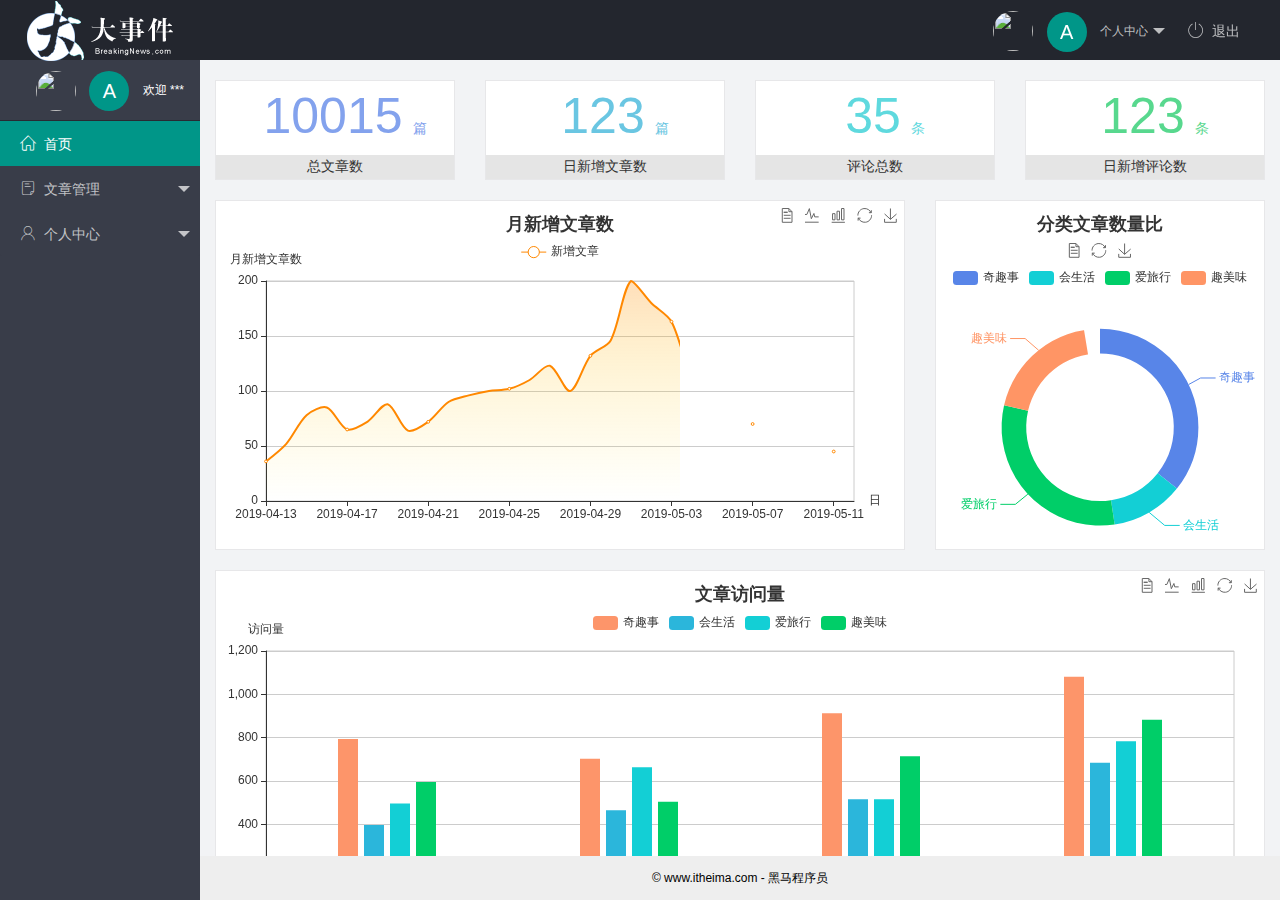
==== index.html @ 867630be "login" ====
<!DOCTYPE html>
<html lang="en">
  <head>
    <meta charset="UTF-8" />
    <meta name="viewport" content="width=device-width, initial-scale=1.0" />
    <title>后台主页</title>
    <!-- 导入 layui 的样式表 -->
    <link rel="stylesheet" href="/assets/lib/layui/css/layui.css" />
    <!-- 导入第三方图标库 -->
    <link rel="stylesheet" href="/assets/fonts/iconfont.css" />
    <!-- 导入自己的样式表 -->
    <link rel="stylesheet" href="/assets/css/index.css" />
  </head>
  <body class="layui-layout-body">
    <div class="layui-layout layui-layout-admin">
      <div class="layui-header">
        <div class="layui-logo">
          <img src="/assets/images/logo.png" alt="" />
        </div>
        <!-- 头部区域（可配合layui已有的水平导航） -->
        <ul class="layui-nav layui-layout-right">
          <li class="layui-nav-item">
            <a href="javascript:;" class="userinfo">
              <img src="http://t.cn/RCzsdCq" class="layui-nav-img" />
              <span class="text-avatar">A</span>
              个人中心
            </a>
            <dl class="layui-nav-child">
              <dd><a href="">基本资料</a></dd>
              <dd><a href="">更换头像</a></dd>
              <dd><a href="">重置密码</a></dd>
            </dl>
          </li>
          <li class="layui-nav-item">
            <a href=""><span class="iconfont icon-tuichu"></span>退出</a>
          </li>
        </ul>
      </div>

      <div class="layui-side layui-bg-black">
        <div class="layui-side-scroll">
          <div class="userinfo">
            <img src="http://t.cn/RCzsdCq" class="layui-nav-img" />
            <span class="text-avatar">A</span>
            <span id="welcome">欢迎 ***</span>
          </div>
          <!-- 左侧导航区域（可配合layui已有的垂直导航） -->
          <ul class="layui-nav layui-nav-tree" lay-shrink="all">
            <li class="layui-nav-item layui-this">
              <a href="/home/dashboard.html" target="fm"><span class="iconfont icon-home"></span>首页</a>
            </li>
            <li class="layui-nav-item">
              <a class="" href="javascript:;"><span class="iconfont icon-16"></span>文章管理</a>
              <dl class="layui-nav-child">
                <dd>
                  <a href="javascript:;"><i class="layui-icon layui-icon-app"></i>文章类别</a>
                </dd>
                <dd>
                  <a href="javascript:;"><i class="layui-icon layui-icon-app"></i>文章列表</a>
                </dd>
                <dd>
                  <a href="javascript:;"><i class="layui-icon layui-icon-app"></i>发布文章</a>
                </dd>
              </dl>
            </li>
            <li class="layui-nav-item">
              <a href="javascript:;"><span class="iconfont icon-user"></span>个人中心</a>
              <dl class="layui-nav-child">
                <dd>
                  <a href="javascript:;"><i class="layui-icon layui-icon-app"></i>基本资料</a>
                </dd>
                <dd>
                  <a href="javascript:;"><i class="layui-icon layui-icon-app"></i>更换头像</a>
                </dd>
                <dd>
                  <a href="javascript:;"><i class="layui-icon layui-icon-app"></i>重置密码</a>
                </dd>
              </dl>
            </li>
          </ul>
        </div>
      </div>

      <div class="layui-body">
        <!-- 内容主体区域 -->
        <iframe name="fm" src="/home/dashboard.html" frameborder="0"></iframe>
      </div>

      <div class="layui-footer">
        <!-- 底部固定区域 -->
        © www.itheima.com - 黑马程序员
      </div>
    </div>
    <!-- 导入 layui 的JS文件 -->
    <script src="/assets/lib/layui/layui.all.js"></script>
  </body>
</html>
---- assets/lib/layui/css/layui.css ----
/** layui-v2.5.5 MIT License By https://www.layui.com */
 .layui-inline,img{display:inline-block;vertical-align:middle}h1,h2,h3,h4,h5,h6{font-weight:400}.layui-edge,.layui-header,.layui-inline,.layui-main{position:relative}.layui-body,.layui-edge,.layui-elip{overflow:hidden}.layui-btn,.layui-edge,.layui-inline,img{vertical-align:middle}.layui-btn,.layui-disabled,.layui-icon,.layui-unselect{-moz-user-select:none;-webkit-user-select:none;-ms-user-select:none}.layui-elip,.layui-form-checkbox span,.layui-form-pane .layui-form-label{text-overflow:ellipsis;white-space:nowrap}.layui-breadcrumb,.layui-tree-btnGroup{visibility:hidden}blockquote,body,button,dd,div,dl,dt,form,h1,h2,h3,h4,h5,h6,input,li,ol,p,pre,td,textarea,th,ul{margin:0;padding:0;-webkit-tap-highlight-color:rgba(0,0,0,0)}a:active,a:hover{outline:0}img{border:none}li{list-style:none}table{border-collapse:collapse;border-spacing:0}h4,h5,h6{font-size:100%}button,input,optgroup,option,select,textarea{font-family:inherit;font-size:inherit;font-style:inherit;font-weight:inherit;outline:0}pre{white-space:pre-wrap;white-space:-moz-pre-wrap;white-space:-pre-wrap;white-space:-o-pre-wrap;word-wrap:break-word}body{line-height:24px;font:14px Helvetica Neue,Helvetica,PingFang SC,Tahoma,Arial,sans-serif}hr{height:1px;margin:10px 0;border:0;clear:both}a{color:#333;text-decoration:none}a:hover{color:#777}a cite{font-style:normal;*cursor:pointer}.layui-border-box,.layui-border-box *{box-sizing:border-box}.layui-box,.layui-box *{box-sizing:content-box}.layui-clear{clear:both;*zoom:1}.layui-clear:after{content:'\20';clear:both;*zoom:1;display:block;height:0}.layui-inline{*display:inline;*zoom:1}.layui-edge{display:inline-block;width:0;height:0;border-width:6px;border-style:dashed;border-color:transparent}.layui-edge-top{top:-4px;border-bottom-color:#999;border-bottom-style:solid}.layui-edge-right{border-left-color:#999;border-left-style:solid}.layui-edge-bottom{top:2px;border-top-color:#999;border-top-style:solid}.layui-edge-left{border-right-color:#999;border-right-style:solid}.layui-disabled,.layui-disabled:hover{color:#d2d2d2!important;cursor:not-allowed!important}.layui-circle{border-radius:100%}.layui-show{display:block!important}.layui-hide{display:none!important}@font-face{font-family:layui-icon;src:url(../font/iconfont.eot?v=250);src:url(../font/iconfont.eot?v=250#iefix) format('embedded-opentype'),url(../font/iconfont.woff2?v=250) format('woff2'),url(../font/iconfont.woff?v=250) format('woff'),url(../font/iconfont.ttf?v=250) format('truetype'),url(../font/iconfont.svg?v=250#layui-icon) format('svg')}.layui-icon{font-family:layui-icon!important;font-size:16px;font-style:normal;-webkit-font-smoothing:antialiased;-moz-osx-font-smoothing:grayscale}.layui-icon-reply-fill:before{content:"\e611"}.layui-icon-set-fill:before{content:"\e614"}.layui-icon-menu-fill:before{content:"\e60f"}.layui-icon-search:before{content:"\e615"}.layui-icon-share:before{content:"\e641"}.layui-icon-set-sm:before{content:"\e620"}.layui-icon-engine:before{content:"\e628"}.layui-icon-close:before{content:"\1006"}.layui-icon-close-fill:before{content:"\1007"}.layui-icon-chart-screen:before{content:"\e629"}.layui-icon-star:before{content:"\e600"}.layui-icon-circle-dot:before{content:"\e617"}.layui-icon-chat:before{content:"\e606"}.layui-icon-release:before{content:"\e609"}.layui-icon-list:before{content:"\e60a"}.layui-icon-chart:before{content:"\e62c"}.layui-icon-ok-circle:before{content:"\1005"}.layui-icon-layim-theme:before{content:"\e61b"}.layui-icon-table:before{content:"\e62d"}.layui-icon-right:before{content:"\e602"}.layui-icon-left:before{content:"\e603"}.layui-icon-cart-simple:before{content:"\e698"}.layui-icon-face-cry:before{content:"\e69c"}.layui-icon-face-smile:before{content:"\e6af"}.layui-icon-survey:before{content:"\e6b2"}.layui-icon-tree:before{content:"\e62e"}.layui-icon-upload-circle:before{content:"\e62f"}.layui-icon-add-circle:before{content:"\e61f"}.layui-icon-download-circle:before{content:"\e601"}.layui-icon-templeate-1:before{content:"\e630"}.layui-icon-util:before{content:"\e631"}.layui-icon-face-surprised:before{content:"\e664"}.layui-icon-edit:before{content:"\e642"}.layui-icon-speaker:before{content:"\e645"}.layui-icon-down:before{content:"\e61a"}.layui-icon-file:before{content:"\e621"}.layui-icon-layouts:before{content:"\e632"}.layui-icon-rate-half:before{content:"\e6c9"}.layui-icon-add-circle-fine:before{content:"\e608"}.layui-icon-prev-circle:before{content:"\e633"}.layui-icon-read:before{content:"\e705"}.layui-icon-404:before{content:"\e61c"}.layui-icon-carousel:before{content:"\e634"}.layui-icon-help:before{content:"\e607"}.layui-icon-code-circle:before{content:"\e635"}.layui-icon-water:before{content:"\e636"}.layui-icon-username:before{content:"\e66f"}.layui-icon-find-fill:before{content:"\e670"}.layui-icon-about:before{content:"\e60b"}.layui-icon-location:before{content:"\e715"}.layui-icon-up:before{content:"\e619"}.layui-icon-pause:before{content:"\e651"}.layui-icon-date:before{content:"\e637"}.layui-icon-layim-uploadfile:before{content:"\e61d"}.layui-icon-delete:before{content:"\e640"}.layui-icon-play:before{content:"\e652"}.layui-icon-top:before{content:"\e604"}.layui-icon-friends:before{content:"\e612"}.layui-icon-refresh-3:before{content:"\e9aa"}.layui-icon-ok:before{content:"\e605"}.layui-icon-layer:before{content:"\e638"}.layui-icon-face-smile-fine:before{content:"\e60c"}.layui-icon-dollar:before{content:"\e659"}.layui-icon-group:before{content:"\e613"}.layui-icon-layim-download:before{content:"\e61e"}.layui-icon-picture-fine:before{content:"\e60d"}.layui-icon-link:before{content:"\e64c"}.layui-icon-diamond:before{content:"\e735"}.layui-icon-log:before{content:"\e60e"}.layui-icon-rate-solid:before{content:"\e67a"}.layui-icon-fonts-del:before{content:"\e64f"}.layui-icon-unlink:before{content:"\e64d"}.layui-icon-fonts-clear:before{content:"\e639"}.layui-icon-triangle-r:before{content:"\e623"}.layui-icon-circle:before{content:"\e63f"}.layui-icon-radio:before{content:"\e643"}.layui-icon-align-center:before{content:"\e647"}.layui-icon-align-right:before{content:"\e648"}.layui-icon-align-left:before{content:"\e649"}.layui-icon-loading-1:before{content:"\e63e"}.layui-icon-return:before{content:"\e65c"}.layui-icon-fonts-strong:before{content:"\e62b"}.layui-icon-upload:before{content:"\e67c"}.layui-icon-dialogue:before{content:"\e63a"}.layui-icon-video:before{content:"\e6ed"}.layui-icon-headset:before{content:"\e6fc"}.layui-icon-cellphone-fine:before{content:"\e63b"}.layui-icon-add-1:before{content:"\e654"}.layui-icon-face-smile-b:before{content:"\e650"}.layui-icon-fonts-html:before{content:"\e64b"}.layui-icon-form:before{content:"\e63c"}.layui-icon-cart:before{content:"\e657"}.layui-icon-camera-fill:before{content:"\e65d"}.layui-icon-tabs:before{content:"\e62a"}.layui-icon-fonts-code:before{content:"\e64e"}.layui-icon-fire:before{content:"\e756"}.layui-icon-set:before{content:"\e716"}.layui-icon-fonts-u:before{content:"\e646"}.layui-icon-triangle-d:before{content:"\e625"}.layui-icon-tips:before{content:"\e702"}.layui-icon-picture:before{content:"\e64a"}.layui-icon-more-vertical:before{content:"\e671"}.layui-icon-flag:before{content:"\e66c"}.layui-icon-loading:before{content:"\e63d"}.layui-icon-fonts-i:before{content:"\e644"}.layui-icon-refresh-1:before{content:"\e666"}.layui-icon-rmb:before{content:"\e65e"}.layui-icon-home:before{content:"\e68e"}.layui-icon-user:before{content:"\e770"}.layui-icon-notice:before{content:"\e667"}.layui-icon-login-weibo:before{content:"\e675"}.layui-icon-voice:before{content:"\e688"}.layui-icon-upload-drag:before{content:"\e681"}.layui-icon-login-qq:before{content:"\e676"}.layui-icon-snowflake:before{content:"\e6b1"}.layui-icon-file-b:before{content:"\e655"}.layui-icon-template:before{content:"\e663"}.layui-icon-auz:before{content:"\e672"}.layui-icon-console:before{content:"\e665"}.layui-icon-app:before{content:"\e653"}.layui-icon-prev:before{content:"\e65a"}.layui-icon-website:before{content:"\e7ae"}.layui-icon-next:before{content:"\e65b"}.layui-icon-component:before{content:"\e857"}.layui-icon-more:before{content:"\e65f"}.layui-icon-login-wechat:before{content:"\e677"}.layui-icon-shrink-right:before{content:"\e668"}.layui-icon-spread-left:before{content:"\e66b"}.layui-icon-camera:before{content:"\e660"}.layui-icon-note:before{content:"\e66e"}.layui-icon-refresh:before{content:"\e669"}.layui-icon-female:before{content:"\e661"}.layui-icon-male:before{content:"\e662"}.layui-icon-password:before{content:"\e673"}.layui-icon-senior:before{content:"\e674"}.layui-icon-theme:before{content:"\e66a"}.layui-icon-tread:before{content:"\e6c5"}.layui-icon-praise:before{content:"\e6c6"}.layui-icon-star-fill:before{content:"\e658"}.layui-icon-rate:before{content:"\e67b"}.layui-icon-template-1:before{content:"\e656"}.layui-icon-vercode:before{content:"\e679"}.layui-icon-cellphone:before{content:"\e678"}.layui-icon-screen-full:before{content:"\e622"}.layui-icon-screen-restore:before{content:"\e758"}.layui-icon-cols:before{content:"\e610"}.layui-icon-export:before{content:"\e67d"}.layui-icon-print:before{content:"\e66d"}.layui-icon-slider:before{content:"\e714"}.layui-icon-addition:before{content:"\e624"}.layui-icon-subtraction:before{content:"\e67e"}.layui-icon-service:before{content:"\e626"}.layui-icon-transfer:before{content:"\e691"}.layui-main{width:1140px;margin:0 auto}.layui-header{z-index:1000;height:60px}.layui-header a:hover{transition:all .5s;-webkit-transition:all .5s}.layui-side{position:fixed;left:0;top:0;bottom:0;z-index:999;width:200px;overflow-x:hidden}.layui-side-scroll{position:relative;width:220px;height:100%;overflow-x:hidden}.layui-body{position:absolute;left:200px;right:0;top:0;bottom:0;z-index:998;width:auto;overflow-y:auto;box-sizing:border-box}.layui-layout-body{overflow:hidden}.layui-layout-admin .layui-header{background-color:#23262E}.layui-layout-admin .layui-side{top:60px;width:200px;overflow-x:hidden}.layui-layout-admin .layui-body{position:fixed;top:60px;bottom:44px}.layui-layout-admin .layui-main{width:auto;margin:0 15px}.layui-layout-admin .layui-footer{position:fixed;left:200px;right:0;bottom:0;height:44px;line-height:44px;padding:0 15px;background-color:#eee}.layui-layout-admin .layui-logo{position:absolute;left:0;top:0;width:200px;height:100%;line-height:60px;text-align:center;color:#009688;font-size:16px}.layui-layout-admin .layui-header .layui-nav{background:0 0}.layui-layout-left{position:absolute!important;left:200px;top:0}.layui-layout-right{position:absolute!important;right:0;top:0}.layui-container{position:relative;margin:0 auto;padding:0 15px;box-sizing:border-box}.layui-fluid{position:relative;margin:0 auto;padding:0 15px}.layui-row:after,.layui-row:before{content:'';display:block;clear:both}.layui-col-lg1,.layui-col-lg10,.layui-col-lg11,.layui-col-lg12,.layui-col-lg2,.layui-col-lg3,.layui-col-lg4,.layui-col-lg5,.layui-col-lg6,.layui-col-lg7,.layui-col-lg8,.layui-col-lg9,.layui-col-md1,.layui-col-md10,.layui-col-md11,.layui-col-md12,.layui-col-md2,.layui-col-md3,.layui-col-md4,.layui-col-md5,.layui-col-md6,.layui-col-md7,.layui-col-md8,.layui-col-md9,.layui-col-sm1,.layui-col-sm10,.layui-col-sm11,.layui-col-sm12,.layui-col-sm2,.layui-col-sm3,.layui-col-sm4,.layui-col-sm5,.layui-col-sm6,.layui-col-sm7,.layui-col-sm8,.layui-col-sm9,.layui-col-xs1,.layui-col-xs10,.layui-col-xs11,.layui-col-xs12,.layui-col-xs2,.layui-col-xs3,.layui-col-xs4,.layui-col-xs5,.layui-col-xs6,.layui-col-xs7,.layui-col-xs8,.layui-col-xs9{position:relative;display:block;box-sizing:border-box}.layui-col-xs1,.layui-col-xs10,.layui-col-xs11,.layui-col-xs12,.layui-col-xs2,.layui-col-xs3,.layui-col-xs4,.layui-col-xs5,.layui-col-xs6,.layui-col-xs7,.layui-col-xs8,.layui-col-xs9{float:left}.layui-col-xs1{width:8.33333333%}.layui-col-xs2{width:16.66666667%}.layui-col-xs3{width:25%}.layui-col-xs4{width:33.33333333%}.layui-col-xs5{width:41.66666667%}.layui-col-xs6{width:50%}.layui-col-xs7{width:58.33333333%}.layui-col-xs8{width:66.66666667%}.layui-col-xs9{width:75%}.layui-col-xs10{width:83.33333333%}.layui-col-xs11{width:91.66666667%}.layui-col-xs12{width:100%}.layui-col-xs-offset1{margin-left:8.33333333%}.layui-col-xs-offset2{margin-left:16.66666667%}.layui-col-xs-offset3{margin-left:25%}.layui-col-xs-offset4{margin-left:33.33333333%}.layui-col-xs-offset5{margin-left:41.66666667%}.layui-col-xs-offset6{margin-left:50%}.layui-col-xs-offset7{margin-left:58.33333333%}.layui-col-xs-offset8{margin-left:66.66666667%}.layui-col-xs-offset9{margin-left:75%}.layui-col-xs-offset10{margin-left:83.33333333%}.layui-col-xs-offset11{margin-left:91.66666667%}.layui-col-xs-offset12{margin-left:100%}@media screen and (max-width:768px){.layui-hide-xs{display:none!important}.layui-show-xs-block{display:block!important}.layui-show-xs-inline{display:inline!important}.layui-show-xs-inline-block{display:inline-block!important}}@media screen and (min-width:768px){.layui-container{width:750px}.layui-hide-sm{display:none!important}.layui-show-sm-block{display:block!important}.layui-show-sm-inline{display:inline!important}.layui-show-sm-inline-block{display:inline-block!important}.layui-col-sm1,.layui-col-sm10,.layui-col-sm11,.layui-col-sm12,.layui-col-sm2,.layui-col-sm3,.layui-col-sm4,.layui-col-sm5,.layui-col-sm6,.layui-col-sm7,.layui-col-sm8,.layui-col-sm9{float:left}.layui-col-sm1{width:8.33333333%}.layui-col-sm2{width:16.66666667%}.layui-col-sm3{width:25%}.layui-col-sm4{width:33.33333333%}.layui-col-sm5{width:41.66666667%}.layui-col-sm6{width:50%}.layui-col-sm7{width:58.33333333%}.layui-col-sm8{width:66.66666667%}.layui-col-sm9{width:75%}.layui-col-sm10{width:83.33333333%}.layui-col-sm11{width:91.66666667%}.layui-col-sm12{width:100%}.layui-col-sm-offset1{margin-left:8.33333333%}.layui-col-sm-offset2{margin-left:16.66666667%}.layui-col-sm-offset3{margin-left:25%}.layui-col-sm-offset4{margin-left:33.33333333%}.layui-col-sm-offset5{margin-left:41.66666667%}.layui-col-sm-offset6{margin-left:50%}.layui-col-sm-offset7{margin-left:58.33333333%}.layui-col-sm-offset8{margin-left:66.66666667%}.layui-col-sm-offset9{margin-left:75%}.layui-col-sm-offset10{margin-left:83.33333333%}.layui-col-sm-offset11{margin-left:91.66666667%}.layui-col-sm-offset12{margin-left:100%}}@media screen and (min-width:992px){.layui-container{width:970px}.layui-hide-md{display:none!important}.layui-show-md-block{display:block!important}.layui-show-md-inline{display:inline!important}.layui-show-md-inline-block{display:inline-block!important}.layui-col-md1,.layui-col-md10,.layui-col-md11,.layui-col-md12,.layui-col-md2,.layui-col-md3,.layui-col-md4,.layui-col-md5,.layui-col-md6,.layui-col-md7,.layui-col-md8,.layui-col-md9{float:left}.layui-col-md1{width:8.33333333%}.layui-col-md2{width:16.66666667%}.layui-col-md3{width:25%}.layui-col-md4{width:33.33333333%}.layui-col-md5{width:41.66666667%}.layui-col-md6{width:50%}.layui-col-md7{width:58.33333333%}.layui-col-md8{width:66.66666667%}.layui-col-md9{width:75%}.layui-col-md10{width:83.33333333%}.layui-col-md11{width:91.66666667%}.layui-col-md12{width:100%}.layui-col-md-offset1{margin-left:8.33333333%}.layui-col-md-offset2{margin-left:16.66666667%}.layui-col-md-offset3{margin-left:25%}.layui-col-md-offset4{margin-left:33.33333333%}.layui-col-md-offset5{margin-left:41.66666667%}.layui-col-md-offset6{margin-left:50%}.layui-col-md-offset7{margin-left:58.33333333%}.layui-col-md-offset8{margin-left:66.66666667%}.layui-col-md-offset9{margin-left:75%}.layui-col-md-offset10{margin-left:83.33333333%}.layui-col-md-offset11{margin-left:91.66666667%}.layui-col-md-offset12{margin-left:100%}}@media screen and (min-width:1200px){.layui-container{width:1170px}.layui-hide-lg{display:none!important}.layui-show-lg-block{display:block!important}.layui-show-lg-inline{display:inline!important}.layui-show-lg-inline-block{display:inline-block!important}.layui-col-lg1,.layui-col-lg10,.layui-col-lg11,.layui-col-lg12,.layui-col-lg2,.layui-col-lg3,.layui-col-lg4,.layui-col-lg5,.layui-col-lg6,.layui-col-lg7,.layui-col-lg8,.layui-col-lg9{float:left}.layui-col-lg1{width:8.33333333%}.layui-col-lg2{width:16.66666667%}.layui-col-lg3{width:25%}.layui-col-lg4{width:33.33333333%}.layui-col-lg5{width:41.66666667%}.layui-col-lg6{width:50%}.layui-col-lg7{width:58.33333333%}.layui-col-lg8{width:66.66666667%}.layui-col-lg9{width:75%}.layui-col-lg10{width:83.33333333%}.layui-col-lg11{width:91.66666667%}.layui-col-lg12{width:100%}.layui-col-lg-offset1{margin-left:8.33333333%}.layui-col-lg-offset2{margin-left:16.66666667%}.layui-col-lg-offset3{margin-left:25%}.layui-col-lg-offset4{margin-left:33.33333333%}.layui-col-lg-offset5{margin-left:41.66666667%}.layui-col-lg-offset6{margin-left:50%}.layui-col-lg-offset7{margin-left:58.33333333%}.layui-col-lg-offset8{margin-left:66.66666667%}.layui-col-lg-offset9{margin-left:75%}.layui-col-lg-offset10{margin-left:83.33333333%}.layui-col-lg-offset11{margin-left:91.66666667%}.layui-col-lg-offset12{margin-left:100%}}.layui-col-space1{margin:-.5px}.layui-col-space1>*{padding:.5px}.layui-col-space3{margin:-1.5px}.layui-col-space3>*{padding:1.5px}.layui-col-space5{margin:-2.5px}.layui-col-space5>*{padding:2.5px}.layui-col-space8{margin:-3.5px}.layui-col-space8>*{padding:3.5px}.layui-col-space10{margin:-5px}.layui-col-space10>*{padding:5px}.layui-col-space12{margin:-6px}.layui-col-space12>*{padding:6px}.layui-col-space15{margin:-7.5px}.layui-col-space15>*{padding:7.5px}.layui-col-space18{margin:-9px}.layui-col-space18>*{padding:9px}.layui-col-space20{margin:-10px}.layui-col-space20>*{padding:10px}.layui-col-space22{margin:-11px}.layui-col-space22>*{padding:11px}.layui-col-space25{margin:-12.5px}.layui-col-space25>*{padding:12.5px}.layui-col-space30{margin:-15px}.layui-col-space30>*{padding:15px}.layui-btn,.layui-input,.layui-select,.layui-textarea,.layui-upload-button{outline:0;-webkit-appearance:none;transition:all .3s;-webkit-transition:all .3s;box-sizing:border-box}.layui-elem-quote{margin-bottom:10px;padding:15px;line-height:22px;border-left:5px solid #009688;border-radius:0 2px 2px 0;background-color:#f2f2f2}.layui-quote-nm{border-style:solid;border-width:1px 1px 1px 5px;background:0 0}.layui-elem-field{margin-bottom:10px;padding:0;border-width:1px;border-style:solid}.layui-elem-field legend{margin-left:20px;padding:0 10px;font-size:20px;font-weight:300}.layui-field-title{margin:10px 0 20px;border-width:1px 0 0}.layui-field-box{padding:10px 15px}.layui-field-title .layui-field-box{padding:10px 0}.layui-progress{position:relative;height:6px;border-radius:20px;background-color:#e2e2e2}.layui-progress-bar{position:absolute;left:0;top:0;width:0;max-width:100%;height:6px;border-radius:20px;text-align:right;background-color:#5FB878;transition:all .3s;-webkit-transition:all .3s}.layui-progress-big,.layui-progress-big .layui-progress-bar{height:18px;line-height:18px}.layui-progress-text{position:relative;top:-20px;line-height:18px;font-size:12px;color:#666}.layui-progress-big .layui-progress-text{position:static;padding:0 10px;color:#fff}.layui-collapse{border-width:1px;border-style:solid;border-radius:2px}.layui-colla-content,.layui-colla-item{border-top-width:1px;border-top-style:solid}.layui-colla-item:first-child{border-top:none}.layui-colla-title{position:relative;height:42px;line-height:42px;padding:0 15px 0 35px;color:#333;background-color:#f2f2f2;cursor:pointer;font-size:14px;overflow:hidden}.layui-colla-content{display:none;padding:10px 15px;line-height:22px;color:#666}.layui-colla-icon{position:absolute;left:15px;top:0;font-size:14px}.layui-card{margin-bottom:15px;border-radius:2px;background-color:#fff;box-shadow:0 1px 2px 0 rgba(0,0,0,.05)}.layui-card:last-child{margin-bottom:0}.layui-card-header{position:relative;height:42px;line-height:42px;padding:0 15px;border-bottom:1px solid #f6f6f6;color:#333;border-radius:2px 2px 0 0;font-size:14px}.layui-bg-black,.layui-bg-blue,.layui-bg-cyan,.layui-bg-green,.layui-bg-orange,.layui-bg-red{color:#fff!important}.layui-card-body{position:relative;padding:10px 15px;line-height:24px}.layui-card-body[pad15]{padding:15px}.layui-card-body[pad20]{padding:20px}.layui-card-body .layui-table{margin:5px 0}.layui-card .layui-tab{margin:0}.layui-panel-window{position:relative;padding:15px;border-radius:0;border-top:5px solid #E6E6E6;background-color:#fff}.layui-auxiliar-moving{position:fixed;left:0;right:0;top:0;bottom:0;width:100%;height:100%;background:0 0;z-index:9999999999}.layui-form-label,.layui-form-mid,.layui-form-select,.layui-input-block,.layui-input-inline,.layui-textarea{position:relative}.layui-bg-red{background-color:#FF5722!important}.layui-bg-orange{background-color:#FFB800!important}.layui-bg-green{background-color:#009688!important}.layui-bg-cyan{background-color:#2F4056!important}.layui-bg-blue{background-color:#1E9FFF!important}.layui-bg-black{background-color:#393D49!important}.layui-bg-gray{background-color:#eee!important;color:#666!important}.layui-badge-rim,.layui-colla-content,.layui-colla-item,.layui-collapse,.layui-elem-field,.layui-form-pane .layui-form-item[pane],.layui-form-pane .layui-form-label,.layui-input,.layui-layedit,.layui-layedit-tool,.layui-quote-nm,.layui-select,.layui-tab-bar,.layui-tab-card,.layui-tab-title,.layui-tab-title .layui-this:after,.layui-textarea{border-color:#e6e6e6}.layui-timeline-item:before,hr{background-color:#e6e6e6}.layui-text{line-height:22px;font-size:14px;color:#666}.layui-text h1,.layui-text h2,.layui-text h3{font-weight:500;color:#333}.layui-text h1{font-size:30px}.layui-text h2{font-size:24px}.layui-text h3{font-size:18px}.layui-text a:not(.layui-btn){color:#01AAED}.layui-text a:not(.layui-btn):hover{text-decoration:underline}.layui-text ul{padding:5px 0 5px 15px}.layui-text ul li{margin-top:5px;list-style-type:disc}.layui-text em,.layui-word-aux{color:#999!important;padding:0 5px!important}.layui-btn{display:inline-block;height:38px;line-height:38px;padding:0 18px;background-color:#009688;color:#fff;white-space:nowrap;text-align:center;font-size:14px;border:none;border-radius:2px;cursor:pointer}.layui-btn:hover{opacity:.8;filter:alpha(opacity=80);color:#fff}.layui-btn:active{opacity:1;filter:alpha(opacity=100)}.layui-btn+.layui-btn{margin-left:10px}.layui-btn-container{font-size:0}.layui-btn-container .layui-btn{margin-right:10px;margin-bottom:10px}.layui-btn-container .layui-btn+.layui-btn{margin-left:0}.layui-table .layui-btn-container .layui-btn{margin-bottom:9px}.layui-btn-radius{border-radius:100px}.layui-btn .layui-icon{margin-right:3px;font-size:18px;vertical-align:bottom;vertical-align:middle\9}.layui-btn-primary{border:1px solid #C9C9C9;background-color:#fff;color:#555}.layui-btn-primary:hover{border-color:#009688;color:#333}.layui-btn-normal{background-color:#1E9FFF}.layui-btn-warm{background-color:#FFB800}.layui-btn-danger{background-color:#FF5722}.layui-btn-checked{background-color:#5FB878}.layui-btn-disabled,.layui-btn-disabled:active,.layui-btn-disabled:hover{border:1px solid #e6e6e6;background-color:#FBFBFB;color:#C9C9C9;cursor:not-allowed;opacity:1}.layui-btn-lg{height:44px;line-height:44px;padding:0 25px;font-size:16px}.layui-btn-sm{height:30px;line-height:30px;padding:0 10px;font-size:12px}.layui-btn-sm i{font-size:16px!important}.layui-btn-xs{height:22px;line-height:22px;padding:0 5px;font-size:12px}.layui-btn-xs i{font-size:14px!important}.layui-btn-group{display:inline-block;vertical-align:middle;font-size:0}.layui-btn-group .layui-btn{margin-left:0!important;margin-right:0!important;border-left:1px solid rgba(255,255,255,.5);border-radius:0}.layui-btn-group .layui-btn-primary{border-left:none}.layui-btn-group .layui-btn-primary:hover{border-color:#C9C9C9;color:#009688}.layui-btn-group .layui-btn:first-child{border-left:none;border-radius:2px 0 0 2px}.layui-btn-group .layui-btn-primary:first-child{border-left:1px solid #c9c9c9}.layui-btn-group .layui-btn:last-child{border-radius:0 2px 2px 0}.layui-btn-group .layui-btn+.layui-btn{margin-left:0}.layui-btn-group+.layui-btn-group{margin-left:10px}.layui-btn-fluid{width:100%}.layui-input,.layui-select,.layui-textarea{height:38px;line-height:1.3;line-height:38px\9;border-width:1px;border-style:solid;background-color:#fff;border-radius:2px}.layui-input::-webkit-input-placeholder,.layui-select::-webkit-input-placeholder,.layui-textarea::-webkit-input-placeholder{line-height:1.3}.layui-input,.layui-textarea{display:block;width:100%;padding-left:10px}.layui-input:hover,.layui-textarea:hover{border-color:#D2D2D2!important}.layui-input:focus,.layui-textarea:focus{border-color:#C9C9C9!important}.layui-textarea{min-height:100px;height:auto;line-height:20px;padding:6px 10px;resize:vertical}.layui-select{padding:0 10px}.layui-form input[type=checkbox],.layui-form input[type=radio],.layui-form select{display:none}.layui-form [lay-ignore]{display:initial}.layui-form-item{margin-bottom:15px;clear:both;*zoom:1}.layui-form-item:after{content:'\20';clear:both;*zoom:1;display:block;height:0}.layui-form-label{float:left;display:block;padding:9px 15px;width:80px;font-weight:400;line-height:20px;text-align:right}.layui-form-label-col{display:block;float:none;padding:9px 0;line-height:20px;text-align:left}.layui-form-item .layui-inline{margin-bottom:5px;margin-right:10px}.layui-input-block{margin-left:110px;min-height:36px}.layui-input-inline{display:inline-block;vertical-align:middle}.layui-form-item .layui-input-inline{float:left;width:190px;margin-right:10px}.layui-form-text .layui-input-inline{width:auto}.layui-form-mid{float:left;display:block;padding:9px 0!important;line-height:20px;margin-right:10px}.layui-form-danger+.layui-form-select .layui-input,.layui-form-danger:focus{border-color:#FF5722!important}.layui-form-select .layui-input{padding-right:30px;cursor:pointer}.layui-form-select .layui-edge{position:absolute;right:10px;top:50%;margin-top:-3px;cursor:pointer;border-width:6px;border-top-color:#c2c2c2;border-top-style:solid;transition:all .3s;-webkit-transition:all .3s}.layui-form-select dl{display:none;position:absolute;left:0;top:42px;padding:5px 0;z-index:899;min-width:100%;border:1px solid #d2d2d2;max-height:300px;overflow-y:auto;background-color:#fff;border-radius:2px;box-shadow:0 2px 4px rgba(0,0,0,.12);box-sizing:border-box}.layui-form-select dl dd,.layui-form-select dl dt{padding:0 10px;line-height:36px;white-space:nowrap;overflow:hidden;text-overflow:ellipsis}.layui-form-select dl dt{font-size:12px;color:#999}.layui-form-select dl dd{cursor:pointer}.layui-form-select dl dd:hover{background-color:#f2f2f2;-webkit-transition:.5s all;transition:.5s all}.layui-form-select .layui-select-group dd{padding-left:20px}.layui-form-select dl dd.layui-select-tips{padding-left:10px!important;color:#999}.layui-form-select dl dd.layui-this{background-color:#5FB878;color:#fff}.layui-form-checkbox,.layui-form-select dl dd.layui-disabled{background-color:#fff}.layui-form-selected dl{display:block}.layui-form-checkbox,.layui-form-checkbox *,.layui-form-switch{display:inline-block;vertical-align:middle}.layui-form-selected .layui-edge{margin-top:-9px;-webkit-transform:rotate(180deg);transform:rotate(180deg);margin-top:-3px\9}:root .layui-form-selected .layui-edge{margin-top:-9px\0/IE9}.layui-form-selectup dl{top:auto;bottom:42px}.layui-select-none{margin:5px 0;text-align:center;color:#999}.layui-select-disabled .layui-disabled{border-color:#eee!important}.layui-select-disabled .layui-edge{border-top-color:#d2d2d2}.layui-form-checkbox{position:relative;height:30px;line-height:30px;margin-right:10px;padding-right:30px;cursor:pointer;font-size:0;-webkit-transition:.1s linear;transition:.1s linear;box-sizing:border-box}.layui-form-checkbox span{padding:0 10px;height:100%;font-size:14px;border-radius:2px 0 0 2px;background-color:#d2d2d2;color:#fff;overflow:hidden}.layui-form-checkbox:hover span{background-color:#c2c2c2}.layui-form-checkbox i{position:absolute;right:0;top:0;width:30px;height:28px;border:1px solid #d2d2d2;border-left:none;border-radius:0 2px 2px 0;color:#fff;font-size:20px;text-align:center}.layui-form-checkbox:hover i{border-color:#c2c2c2;color:#c2c2c2}.layui-form-checked,.layui-form-checked:hover{border-color:#5FB878}.layui-form-checked span,.layui-form-checked:hover span{background-color:#5FB878}.layui-form-checked i,.layui-form-checked:hover i{color:#5FB878}.layui-form-item .layui-form-checkbox{margin-top:4px}.layui-form-checkbox[lay-skin=primary]{height:auto!important;line-height:normal!important;min-width:18px;min-height:18px;border:none!important;margin-right:0;padding-left:28px;padding-right:0;background:0 0}.layui-form-checkbox[lay-skin=primary] span{padding-left:0;padding-right:15px;line-height:18px;background:0 0;color:#666}.layui-form-checkbox[lay-skin=primary] i{right:auto;left:0;width:16px;height:16px;line-height:16px;border:1px solid #d2d2d2;font-size:12px;border-radius:2px;background-color:#fff;-webkit-transition:.1s linear;transition:.1s linear}.layui-form-checkbox[lay-skin=primary]:hover i{border-color:#5FB878;color:#fff}.layui-form-checked[lay-skin=primary] i{border-color:#5FB878!important;background-color:#5FB878;color:#fff}.layui-checkbox-disbaled[lay-skin=primary] span{background:0 0!important;color:#c2c2c2}.layui-checkbox-disbaled[lay-skin=primary]:hover i{border-color:#d2d2d2}.layui-form-item .layui-form-checkbox[lay-skin=primary]{margin-top:10px}.layui-form-switch{position:relative;height:22px;line-height:22px;min-width:35px;padding:0 5px;margin-top:8px;border:1px solid #d2d2d2;border-radius:20px;cursor:pointer;background-color:#fff;-webkit-transition:.1s linear;transition:.1s linear}.layui-form-switch i{position:absolute;left:5px;top:3px;width:16px;height:16px;border-radius:20px;background-color:#d2d2d2;-webkit-transition:.1s linear;transition:.1s linear}.layui-form-switch em{position:relative;top:0;width:25px;margin-left:21px;padding:0!important;text-align:center!important;color:#999!important;font-style:normal!important;font-size:12px}.layui-form-onswitch{border-color:#5FB878;background-color:#5FB878}.layui-checkbox-disbaled,.layui-checkbox-disbaled i{border-color:#e2e2e2!important}.layui-form-onswitch i{left:100%;margin-left:-21px;background-color:#fff}.layui-form-onswitch em{margin-left:5px;margin-right:21px;color:#fff!important}.layui-checkbox-disbaled span{background-color:#e2e2e2!important}.layui-checkbox-disbaled:hover i{color:#fff!important}[lay-radio]{display:none}.layui-form-radio,.layui-form-radio *{display:inline-block;vertical-align:middle}.layui-form-radio{line-height:28px;margin:6px 10px 0 0;padding-right:10px;cursor:pointer;font-size:0}.layui-form-radio *{font-size:14px}.layui-form-radio>i{margin-right:8px;font-size:22px;color:#c2c2c2}.layui-form-radio>i:hover,.layui-form-radioed>i{color:#5FB878}.layui-radio-disbaled>i{color:#e2e2e2!important}.layui-form-pane .layui-form-label{width:110px;padding:8px 15px;height:38px;line-height:20px;border-width:1px;border-style:solid;border-radius:2px 0 0 2px;text-align:center;background-color:#FBFBFB;overflow:hidden;box-sizing:border-box}.layui-form-pane .layui-input-inline{margin-left:-1px}.layui-form-pane .layui-input-block{margin-left:110px;left:-1px}.layui-form-pane .layui-input{border-radius:0 2px 2px 0}.layui-form-pane .layui-form-text .layui-form-label{float:none;width:100%;border-radius:2px;box-sizing:border-box;text-align:left}.layui-form-pane .layui-form-text .layui-input-inline{display:block;margin:0;top:-1px;clear:both}.layui-form-pane .layui-form-text .layui-input-block{margin:0;left:0;top:-1px}.layui-form-pane .layui-form-text .layui-textarea{min-height:100px;border-radius:0 0 2px 2px}.layui-form-pane .layui-form-checkbox{margin:4px 0 4px 10px}.layui-form-pane .layui-form-radio,.layui-form-pane .layui-form-switch{margin-top:6px;margin-left:10px}.layui-form-pane .layui-form-item[pane]{position:relative;border-width:1px;border-style:solid}.layui-form-pane .layui-form-item[pane] .layui-form-label{position:absolute;left:0;top:0;height:100%;border-width:0 1px 0 0}.layui-form-pane .layui-form-item[pane] .layui-input-inline{margin-left:110px}@media screen and (max-width:450px){.layui-form-item .layui-form-label{text-overflow:ellipsis;overflow:hidden;white-space:nowrap}.layui-form-item .layui-inline{display:block;margin-right:0;margin-bottom:20px;clear:both}.layui-form-item .layui-inline:after{content:'\20';clear:both;display:block;height:0}.layui-form-item .layui-input-inline{display:block;float:none;left:-3px;width:auto;margin:0 0 10px 112px}.layui-form-item .layui-input-inline+.layui-form-mid{margin-left:110px;top:-5px;padding:0}.layui-form-item .layui-form-checkbox{margin-right:5px;margin-bottom:5px}}.layui-layedit{border-width:1px;border-style:solid;border-radius:2px}.layui-layedit-tool{padding:3px 5px;border-bottom-width:1px;border-bottom-style:solid;font-size:0}.layedit-tool-fixed{position:fixed;top:0;border-top:1px solid #e2e2e2}.layui-layedit-tool .layedit-tool-mid,.layui-layedit-tool .layui-icon{display:inline-block;vertical-align:middle;text-align:center;font-size:14px}.layui-layedit-tool .layui-icon{position:relative;width:32px;height:30px;line-height:30px;margin:3px 5px;color:#777;cursor:pointer;border-radius:2px}.layui-layedit-tool .layui-icon:hover{color:#393D49}.layui-layedit-tool .layui-icon:active{color:#000}.layui-layedit-tool .layedit-tool-active{background-color:#e2e2e2;color:#000}.layui-layedit-tool .layui-disabled,.layui-layedit-tool .layui-disabled:hover{color:#d2d2d2;cursor:not-allowed}.layui-layedit-tool .layedit-tool-mid{width:1px;height:18px;margin:0 10px;background-color:#d2d2d2}.layedit-tool-html{width:50px!important;font-size:30px!important}.layedit-tool-b,.layedit-tool-code,.layedit-tool-help{font-size:16px!important}.layedit-tool-d,.layedit-tool-face,.layedit-tool-image,.layedit-tool-unlink{font-size:18px!important}.layedit-tool-image input{position:absolute;font-size:0;left:0;top:0;width:100%;height:100%;opacity:.01;filter:Alpha(opacity=1);cursor:pointer}.layui-layedit-iframe iframe{display:block;width:100%}#LAY_layedit_code{overflow:hidden}.layui-laypage{display:inline-block;*display:inline;*zoom:1;vertical-align:middle;margin:10px 0;font-size:0}.layui-laypage>a:first-child,.layui-laypage>a:first-child em{border-radius:2px 0 0 2px}.layui-laypage>a:last-child,.layui-laypage>a:last-child em{border-radius:0 2px 2px 0}.layui-laypage>:first-child{margin-left:0!important}.layui-laypage>:last-child{margin-right:0!important}.layui-laypage a,.layui-laypage button,.layui-laypage input,.layui-laypage select,.layui-laypage span{border:1px solid #e2e2e2}.layui-laypage a,.layui-laypage span{display:inline-block;*display:inline;*zoom:1;vertical-align:middle;padding:0 15px;height:28px;line-height:28px;margin:0 -1px 5px 0;background-color:#fff;color:#333;font-size:12px}.layui-flow-more a *,.layui-laypage input,.layui-table-view select[lay-ignore]{display:inline-block}.layui-laypage a:hover{color:#009688}.layui-laypage em{font-style:normal}.layui-laypage .layui-laypage-spr{color:#999;font-weight:700}.layui-laypage a{text-decoration:none}.layui-laypage .layui-laypage-curr{position:relative}.layui-laypage .layui-laypage-curr em{position:relative;color:#fff}.layui-laypage .layui-laypage-curr .layui-laypage-em{position:absolute;left:-1px;top:-1px;padding:1px;width:100%;height:100%;background-color:#009688}.layui-laypage-em{border-radius:2px}.layui-laypage-next em,.layui-laypage-prev em{font-family:Sim sun;font-size:16px}.layui-laypage .layui-laypage-count,.layui-laypage .layui-laypage-limits,.layui-laypage .layui-laypage-refresh,.layui-laypage .layui-laypage-skip{margin-left:10px;margin-right:10px;padding:0;border:none}.layui-laypage .layui-laypage-limits,.layui-laypage .layui-laypage-refresh{vertical-align:top}.layui-laypage .layui-laypage-refresh i{font-size:18px;cursor:pointer}.layui-laypage select{height:22px;padding:3px;border-radius:2px;cursor:pointer}.layui-laypage .layui-laypage-skip{height:30px;line-height:30px;color:#999}.layui-laypage button,.layui-laypage input{height:30px;line-height:30px;border-radius:2px;vertical-align:top;background-color:#fff;box-sizing:border-box}.layui-laypage input{width:40px;margin:0 10px;padding:0 3px;text-align:center}.layui-laypage input:focus,.layui-laypage select:focus{border-color:#009688!important}.layui-laypage button{margin-left:10px;padding:0 10px;cursor:pointer}.layui-table,.layui-table-view{margin:10px 0}.layui-flow-more{margin:10px 0;text-align:center;color:#999;font-size:14px}.layui-flow-more a{height:32px;line-height:32px}.layui-flow-more a *{vertical-align:top}.layui-flow-more a cite{padding:0 20px;border-radius:3px;background-color:#eee;color:#333;font-style:normal}.layui-flow-more a cite:hover{opacity:.8}.layui-flow-more a i{font-size:30px;color:#737383}.layui-table{width:100%;background-color:#fff;color:#666}.layui-table tr{transition:all .3s;-webkit-transition:all .3s}.layui-table th{text-align:left;font-weight:400}.layui-table tbody tr:hover,.layui-table thead tr,.layui-table-click,.layui-table-header,.layui-table-hover,.layui-table-mend,.layui-table-patch,.layui-table-tool,.layui-table-total,.layui-table-total tr,.layui-table[lay-even] tr:nth-child(even){background-color:#f2f2f2}.layui-table td,.layui-table th,.layui-table-col-set,.layui-table-fixed-r,.layui-table-grid-down,.layui-table-header,.layui-table-page,.layui-table-tips-main,.layui-table-tool,.layui-table-total,.layui-table-view,.layui-table[lay-skin=line],.layui-table[lay-skin=row]{border-width:1px;border-style:solid;border-color:#e6e6e6}.layui-table td,.layui-table th{position:relative;padding:9px 15px;min-height:20px;line-height:20px;font-size:14px}.layui-table[lay-skin=line] td,.layui-table[lay-skin=line] th{border-width:0 0 1px}.layui-table[lay-skin=row] td,.layui-table[lay-skin=row] th{border-width:0 1px 0 0}.layui-table[lay-skin=nob] td,.layui-table[lay-skin=nob] th{border:none}.layui-table img{max-width:100px}.layui-table[lay-size=lg] td,.layui-table[lay-size=lg] th{padding:15px 30px}.layui-table-view .layui-table[lay-size=lg] .layui-table-cell{height:40px;line-height:40px}.layui-table[lay-size=sm] td,.layui-table[lay-size=sm] th{font-size:12px;padding:5px 10px}.layui-table-view .layui-table[lay-size=sm] .layui-table-cell{height:20px;line-height:20px}.layui-table[lay-data]{display:none}.layui-table-box{position:relative;overflow:hidden}.layui-table-view .layui-table{position:relative;width:auto;margin:0}.layui-table-view .layui-table[lay-skin=line]{border-width:0 1px 0 0}.layui-table-view .layui-table[lay-skin=row]{border-width:0 0 1px}.layui-table-view .layui-table td,.layui-table-view .layui-table th{padding:5px 0;border-top:none;border-left:none}.layui-table-view .layui-table th.layui-unselect .layui-table-cell span{cursor:pointer}.layui-table-view .layui-table td{cursor:default}.layui-table-view .layui-table td[data-edit=text]{cursor:text}.layui-table-view .layui-form-checkbox[lay-skin=primary] i{width:18px;height:18px}.layui-table-view .layui-form-radio{line-height:0;padding:0}.layui-table-view .layui-form-radio>i{margin:0;font-size:20px}.layui-table-init{position:absolute;left:0;top:0;width:100%;height:100%;text-align:center;z-index:110}.layui-table-init .layui-icon{position:absolute;left:50%;top:50%;margin:-15px 0 0 -15px;font-size:30px;color:#c2c2c2}.layui-table-header{border-width:0 0 1px;overflow:hidden}.layui-table-header .layui-table{margin-bottom:-1px}.layui-table-tool .layui-inline[lay-event]{position:relative;width:26px;height:26px;padding:5px;line-height:16px;margin-right:10px;text-align:center;color:#333;border:1px solid #ccc;cursor:pointer;-webkit-transition:.5s all;transition:.5s all}.layui-table-tool .layui-inline[lay-event]:hover{border:1px solid #999}.layui-table-tool-temp{padding-right:120px}.layui-table-tool-self{position:absolute;right:17px;top:10px}.layui-table-tool .layui-table-tool-self .layui-inline[lay-event]{margin:0 0 0 10px}.layui-table-tool-panel{position:absolute;top:29px;left:-1px;padding:5px 0;min-width:150px;min-height:40px;border:1px solid #d2d2d2;text-align:left;overflow-y:auto;background-color:#fff;box-shadow:0 2px 4px rgba(0,0,0,.12)}.layui-table-cell,.layui-table-tool-panel li{overflow:hidden;text-overflow:ellipsis;white-space:nowrap}.layui-table-tool-panel li{padding:0 10px;line-height:30px;-webkit-transition:.5s all;transition:.5s all}.layui-table-tool-panel li .layui-form-checkbox[lay-skin=primary]{width:100%;padding-left:28px}.layui-table-tool-panel li:hover{background-color:#f2f2f2}.layui-table-tool-panel li .layui-form-checkbox[lay-skin=primary] i{position:absolute;left:0;top:0}.layui-table-tool-panel li .layui-form-checkbox[lay-skin=primary] span{padding:0}.layui-table-tool .layui-table-tool-self .layui-table-tool-panel{left:auto;right:-1px}.layui-table-col-set{position:absolute;right:0;top:0;width:20px;height:100%;border-width:0 0 0 1px;background-color:#fff}.layui-table-sort{width:10px;height:20px;margin-left:5px;cursor:pointer!important}.layui-table-sort .layui-edge{position:absolute;left:5px;border-width:5px}.layui-table-sort .layui-table-sort-asc{top:3px;border-top:none;border-bottom-style:solid;border-bottom-color:#b2b2b2}.layui-table-sort .layui-table-sort-asc:hover{border-bottom-color:#666}.layui-table-sort .layui-table-sort-desc{bottom:5px;border-bottom:none;border-top-style:solid;border-top-color:#b2b2b2}.layui-table-sort .layui-table-sort-desc:hover{border-top-color:#666}.layui-table-sort[lay-sort=asc] .layui-table-sort-asc{border-bottom-color:#000}.layui-table-sort[lay-sort=desc] .layui-table-sort-desc{border-top-color:#000}.layui-table-cell{height:28px;line-height:28px;padding:0 15px;position:relative;box-sizing:border-box}.layui-table-cell .layui-form-checkbox[lay-skin=primary]{top:-1px;padding:0}.layui-table-cell .layui-table-link{color:#01AAED}.laytable-cell-checkbox,.laytable-cell-numbers,.laytable-cell-radio,.laytable-cell-space{padding:0;text-align:center}.layui-table-body{position:relative;overflow:auto;margin-right:-1px;margin-bottom:-1px}.layui-table-body .layui-none{line-height:26px;padding:15px;text-align:center;color:#999}.layui-table-fixed{position:absolute;left:0;top:0;z-index:101}.layui-table-fixed .layui-table-body{overflow:hidden}.layui-table-fixed-l{box-shadow:0 -1px 8px rgba(0,0,0,.08)}.layui-table-fixed-r{left:auto;right:-1px;border-width:0 0 0 1px;box-shadow:-1px 0 8px rgba(0,0,0,.08)}.layui-table-fixed-r .layui-table-header{position:relative;overflow:visible}.layui-table-mend{position:absolute;right:-49px;top:0;height:100%;width:50px}.layui-table-tool{position:relative;z-index:890;width:100%;min-height:50px;line-height:30px;padding:10px 15px;border-width:0 0 1px}.layui-table-tool .layui-btn-container{margin-bottom:-10px}.layui-table-page,.layui-table-total{border-width:1px 0 0;margin-bottom:-1px;overflow:hidden}.layui-table-page{position:relative;width:100%;padding:7px 7px 0;height:41px;font-size:12px;white-space:nowrap}.layui-table-page>div{height:26px}.layui-table-page .layui-laypage{margin:0}.layui-table-page .layui-laypage a,.layui-table-page .layui-laypage span{height:26px;line-height:26px;margin-bottom:10px;border:none;background:0 0}.layui-table-page .layui-laypage a,.layui-table-page .layui-laypage span.layui-laypage-curr{padding:0 12px}.layui-table-page .layui-laypage span{margin-left:0;padding:0}.layui-table-page .layui-laypage .layui-laypage-prev{margin-left:-7px!important}.layui-table-page .layui-laypage .layui-laypage-curr .layui-laypage-em{left:0;top:0;padding:0}.layui-table-page .layui-laypage button,.layui-table-page .layui-laypage input{height:26px;line-height:26px}.layui-table-page .layui-laypage input{width:40px}.layui-table-page .layui-laypage button{padding:0 10px}.layui-table-page select{height:18px}.layui-table-patch .layui-table-cell{padding:0;width:30px}.layui-table-edit{position:absolute;left:0;top:0;width:100%;height:100%;padding:0 14px 1px;border-radius:0;box-shadow:1px 1px 20px rgba(0,0,0,.15)}.layui-table-edit:focus{border-color:#5FB878!important}select.layui-table-edit{padding:0 0 0 10px;border-color:#C9C9C9}.layui-table-view .layui-form-checkbox,.layui-table-view .layui-form-radio,.layui-table-view .layui-form-switch{top:0;margin:0;box-sizing:content-box}.layui-table-view .layui-form-checkbox{top:-1px;height:26px;line-height:26px}.layui-table-view .layui-form-checkbox i{height:26px}.layui-table-grid .layui-table-cell{overflow:visible}.layui-table-grid-down{position:absolute;top:0;right:0;width:26px;height:100%;padding:5px 0;border-width:0 0 0 1px;text-align:center;background-color:#fff;color:#999;cursor:pointer}.layui-table-grid-down .layui-icon{position:absolute;top:50%;left:50%;margin:-8px 0 0 -8px}.layui-table-grid-down:hover{background-color:#fbfbfb}body .layui-table-tips .layui-layer-content{background:0 0;padding:0;box-shadow:0 1px 6px rgba(0,0,0,.12)}.layui-table-tips-main{margin:-44px 0 0 -1px;max-height:150px;padding:8px 15px;font-size:14px;overflow-y:scroll;background-color:#fff;color:#666}.layui-table-tips-c{position:absolute;right:-3px;top:-13px;width:20px;height:20px;padding:3px;cursor:pointer;background-color:#666;border-radius:50%;color:#fff}.layui-table-tips-c:hover{background-color:#777}.layui-table-tips-c:before{position:relative;right:-2px}.layui-upload-file{display:none!important;opacity:.01;filter:Alpha(opacity=1)}.layui-upload-drag,.layui-upload-form,.layui-upload-wrap{display:inline-block}.layui-upload-list{margin:10px 0}.layui-upload-choose{padding:0 10px;color:#999}.layui-upload-drag{position:relative;padding:30px;border:1px dashed #e2e2e2;background-color:#fff;text-align:center;cursor:pointer;color:#999}.layui-upload-drag .layui-icon{font-size:50px;color:#009688}.layui-upload-drag[lay-over]{border-color:#009688}.layui-upload-iframe{position:absolute;width:0;height:0;border:0;visibility:hidden}.layui-upload-wrap{position:relative;vertical-align:middle}.layui-upload-wrap .layui-upload-file{display:block!important;position:absolute;left:0;top:0;z-index:10;font-size:100px;width:100%;height:100%;opacity:.01;filter:Alpha(opacity=1);cursor:pointer}.layui-transfer-active,.layui-transfer-box{display:inline-block;vertical-align:middle}.layui-transfer-box,.layui-transfer-header,.layui-transfer-search{border-width:0;border-style:solid;border-color:#e6e6e6}.layui-transfer-box{position:relative;border-width:1px;width:200px;height:360px;border-radius:2px;background-color:#fff}.layui-transfer-box .layui-form-checkbox{width:100%;margin:0!important}.layui-transfer-header{height:38px;line-height:38px;padding:0 10px;border-bottom-width:1px}.layui-transfer-search{position:relative;padding:10px;border-bottom-width:1px}.layui-transfer-search .layui-input{height:32px;padding-left:30px;font-size:12px}.layui-transfer-search .layui-icon-search{position:absolute;left:20px;top:50%;margin-top:-8px;color:#666}.layui-transfer-active{margin:0 15px}.layui-transfer-active .layui-btn{display:block;margin:0;padding:0 15px;background-color:#5FB878;border-color:#5FB878;color:#fff}.layui-transfer-active .layui-btn-disabled{background-color:#FBFBFB;border-color:#e6e6e6;color:#C9C9C9}.layui-transfer-active .layui-btn:first-child{margin-bottom:15px}.layui-transfer-active .layui-btn .layui-icon{margin:0;font-size:14px!important}.layui-transfer-data{padding:5px 0;overflow:auto}.layui-transfer-data li{height:32px;line-height:32px;padding:0 10px}.layui-transfer-data li:hover{background-color:#f2f2f2;transition:.5s all}.layui-transfer-data .layui-none{padding:15px 10px;text-align:center;color:#999}.layui-nav{position:relative;padding:0 20px;background-color:#393D49;color:#fff;border-radius:2px;font-size:0;box-sizing:border-box}.layui-nav *{font-size:14px}.layui-nav .layui-nav-item{position:relative;display:inline-block;*display:inline;*zoom:1;vertical-align:middle;line-height:60px}.layui-nav .layui-nav-item a{display:block;padding:0 20px;color:#fff;color:rgba(255,255,255,.7);transition:all .3s;-webkit-transition:all .3s}.layui-nav .layui-this:after,.layui-nav-bar,.layui-nav-tree .layui-nav-itemed:after{position:absolute;left:0;top:0;width:0;height:5px;background-color:#5FB878;transition:all .2s;-webkit-transition:all .2s}.layui-nav-bar{z-index:1000}.layui-nav .layui-nav-item a:hover,.layui-nav .layui-this a{color:#fff}.layui-nav .layui-this:after{content:'';top:auto;bottom:0;width:100%}.layui-nav-img{width:30px;height:30px;margin-right:10px;border-radius:50%}.layui-nav .layui-nav-more{content:'';width:0;height:0;border-style:solid dashed dashed;border-color:#fff transparent transparent;overflow:hidden;cursor:pointer;transition:all .2s;-webkit-transition:all .2s;position:absolute;top:50%;right:3px;margin-top:-3px;border-width:6px;border-top-color:rgba(255,255,255,.7)}.layui-nav .layui-nav-mored,.layui-nav-itemed>a .layui-nav-more{margin-top:-9px;border-style:dashed dashed solid;border-color:transparent transparent #fff}.layui-nav-child{display:none;position:absolute;left:0;top:65px;min-width:100%;line-height:36px;padding:5px 0;box-shadow:0 2px 4px rgba(0,0,0,.12);border:1px solid #d2d2d2;background-color:#fff;z-index:100;border-radius:2px;white-space:nowrap}.layui-nav .layui-nav-child a{color:#333}.layui-nav .layui-nav-child a:hover{background-color:#f2f2f2;color:#000}.layui-nav-child dd{position:relative}.layui-nav .layui-nav-child dd.layui-this a,.layui-nav-child dd.layui-this{background-color:#5FB878;color:#fff}.layui-nav-child dd.layui-this:after{display:none}.layui-nav-tree{width:200px;padding:0}.layui-nav-tree .layui-nav-item{display:block;width:100%;line-height:45px}.layui-nav-tree .layui-nav-item a{position:relative;height:45px;line-height:45px;text-overflow:ellipsis;overflow:hidden;white-space:nowrap}.layui-nav-tree .layui-nav-item a:hover{background-color:#4E5465}.layui-nav-tree .layui-nav-bar{width:5px;height:0;background-color:#009688}.layui-nav-tree .layui-nav-child dd.layui-this,.layui-nav-tree .layui-nav-child dd.layui-this a,.layui-nav-tree .layui-this,.layui-nav-tree .layui-this>a,.layui-nav-tree .layui-this>a:hover{background-color:#009688;color:#fff}.layui-nav-tree .layui-this:after{display:none}.layui-nav-itemed>a,.layui-nav-tree .layui-nav-title a,.layui-nav-tree .layui-nav-title a:hover{color:#fff!important}.layui-nav-tree .layui-nav-child{position:relative;z-index:0;top:0;border:none;box-shadow:none}.layui-nav-tree .layui-nav-child a{height:40px;line-height:40px;color:#fff;color:rgba(255,255,255,.7)}.layui-nav-tree .layui-nav-child,.layui-nav-tree .layui-nav-child a:hover{background:0 0;color:#fff}.layui-nav-tree .layui-nav-more{right:10px}.layui-nav-itemed>.layui-nav-child{display:block;padding:0;background-color:rgba(0,0,0,.3)!important}.layui-nav-itemed>.layui-nav-child>.layui-this>.layui-nav-child{display:block}.layui-nav-side{position:fixed;top:0;bottom:0;left:0;overflow-x:hidden;z-index:999}.layui-bg-blue .layui-nav-bar,.layui-bg-blue .layui-nav-itemed:after,.layui-bg-blue .layui-this:after{background-color:#93D1FF}.layui-bg-blue .layui-nav-child dd.layui-this{background-color:#1E9FFF}.layui-bg-blue .layui-nav-itemed>a,.layui-nav-tree.layui-bg-blue .layui-nav-title a,.layui-nav-tree.layui-bg-blue .layui-nav-title a:hover{background-color:#007DDB!important}.layui-breadcrumb{font-size:0}.layui-breadcrumb>*{font-size:14px}.layui-breadcrumb a{color:#999!important}.layui-breadcrumb a:hover{color:#5FB878!important}.layui-breadcrumb a cite{color:#666;font-style:normal}.layui-breadcrumb span[lay-separator]{margin:0 10px;color:#999}.layui-tab{margin:10px 0;text-align:left!important}.layui-tab[overflow]>.layui-tab-title{overflow:hidden}.layui-tab-title{position:relative;left:0;height:40px;white-space:nowrap;font-size:0;border-bottom-width:1px;border-bottom-style:solid;transition:all .2s;-webkit-transition:all .2s}.layui-tab-title li{display:inline-block;*display:inline;*zoom:1;vertical-align:middle;font-size:14px;transition:all .2s;-webkit-transition:all .2s;position:relative;line-height:40px;min-width:65px;padding:0 15px;text-align:center;cursor:pointer}.layui-tab-title li a{display:block}.layui-tab-title .layui-this{color:#000}.layui-tab-title .layui-this:after{position:absolute;left:0;top:0;content:'';width:100%;height:41px;border-width:1px;border-style:solid;border-bottom-color:#fff;border-radius:2px 2px 0 0;box-sizing:border-box;pointer-events:none}.layui-tab-bar{position:absolute;right:0;top:0;z-index:10;width:30px;height:39px;line-height:39px;border-width:1px;border-style:solid;border-radius:2px;text-align:center;background-color:#fff;cursor:pointer}.layui-tab-bar .layui-icon{position:relative;display:inline-block;top:3px;transition:all .3s;-webkit-transition:all .3s}.layui-tab-item{display:none}.layui-tab-more{padding-right:30px;height:auto!important;white-space:normal!important}.layui-tab-more li.layui-this:after{border-bottom-color:#e2e2e2;border-radius:2px}.layui-tab-more .layui-tab-bar .layui-icon{top:-2px;top:3px\9;-webkit-transform:rotate(180deg);transform:rotate(180deg)}:root .layui-tab-more .layui-tab-bar .layui-icon{top:-2px\0/IE9}.layui-tab-content{padding:10px}.layui-tab-title li .layui-tab-close{position:relative;display:inline-block;width:18px;height:18px;line-height:20px;margin-left:8px;top:1px;text-align:center;font-size:14px;color:#c2c2c2;transition:all .2s;-webkit-transition:all .2s}.layui-tab-title li .layui-tab-close:hover{border-radius:2px;background-color:#FF5722;color:#fff}.layui-tab-brief>.layui-tab-title .layui-this{color:#009688}.layui-tab-brief>.layui-tab-more li.layui-this:after,.layui-tab-brief>.layui-tab-title .layui-this:after{border:none;border-radius:0;border-bottom:2px solid #5FB878}.layui-tab-brief[overflow]>.layui-tab-title .layui-this:after{top:-1px}.layui-tab-card{border-width:1px;border-style:solid;border-radius:2px;box-shadow:0 2px 5px 0 rgba(0,0,0,.1)}.layui-tab-card>.layui-tab-title{background-color:#f2f2f2}.layui-tab-card>.layui-tab-title li{margin-right:-1px;margin-left:-1px}.layui-tab-card>.layui-tab-title .layui-this{background-color:#fff}.layui-tab-card>.layui-tab-title .layui-this:after{border-top:none;border-width:1px;border-bottom-color:#fff}.layui-tab-card>.layui-tab-title .layui-tab-bar{height:40px;line-height:40px;border-radius:0;border-top:none;border-right:none}.layui-tab-card>.layui-tab-more .layui-this{background:0 0;color:#5FB878}.layui-tab-card>.layui-tab-more .layui-this:after{border:none}.layui-timeline{padding-left:5px}.layui-timeline-item{position:relative;padding-bottom:20px}.layui-timeline-axis{position:absolute;left:-5px;top:0;z-index:10;width:20px;height:20px;line-height:20px;background-color:#fff;color:#5FB878;border-radius:50%;text-align:center;cursor:pointer}.layui-timeline-axis:hover{color:#FF5722}.layui-timeline-item:before{content:'';position:absolute;left:5px;top:0;z-index:0;width:1px;height:100%}.layui-timeline-item:last-child:before{display:none}.layui-timeline-item:first-child:before{display:block}.layui-timeline-content{padding-left:25px}.layui-timeline-title{position:relative;margin-bottom:10px}.layui-badge,.layui-badge-dot,.layui-badge-rim{position:relative;display:inline-block;padding:0 6px;font-size:12px;text-align:center;background-color:#FF5722;color:#fff;border-radius:2px}.layui-badge{height:18px;line-height:18px}.layui-badge-dot{width:8px;height:8px;padding:0;border-radius:50%}.layui-badge-rim{height:18px;line-height:18px;border-width:1px;border-style:solid;background-color:#fff;color:#666}.layui-btn .layui-badge,.layui-btn .layui-badge-dot{margin-left:5px}.layui-nav .layui-badge,.layui-nav .layui-badge-dot{position:absolute;top:50%;margin:-8px 6px 0}.layui-tab-title .layui-badge,.layui-tab-title .layui-badge-dot{left:5px;top:-2px}.layui-carousel{position:relative;left:0;top:0;background-color:#f8f8f8}.layui-carousel>[carousel-item]{position:relative;width:100%;height:100%;overflow:hidden}.layui-carousel>[carousel-item]:before{position:absolute;content:'\e63d';left:50%;top:50%;width:100px;line-height:20px;margin:-10px 0 0 -50px;text-align:center;color:#c2c2c2;font-family:layui-icon!important;font-size:30px;font-style:normal;-webkit-font-smoothing:antialiased;-moz-osx-font-smoothing:grayscale}.layui-carousel>[carousel-item]>*{display:none;position:absolute;left:0;top:0;width:100%;height:100%;background-color:#f8f8f8;transition-duration:.3s;-webkit-transition-duration:.3s}.layui-carousel-updown>*{-webkit-transition:.3s ease-in-out up;transition:.3s ease-in-out up}.layui-carousel-arrow{display:none\9;opacity:0;position:absolute;left:10px;top:50%;margin-top:-18px;width:36px;height:36px;line-height:36px;text-align:center;font-size:20px;border:0;border-radius:50%;background-color:rgba(0,0,0,.2);color:#fff;-webkit-transition-duration:.3s;transition-duration:.3s;cursor:pointer}.layui-carousel-arrow[lay-type=add]{left:auto!important;right:10px}.layui-carousel:hover .layui-carousel-arrow[lay-type=add],.layui-carousel[lay-arrow=always] .layui-carousel-arrow[lay-type=add]{right:20px}.layui-carousel[lay-arrow=always] .layui-carousel-arrow{opacity:1;left:20px}.layui-carousel[lay-arrow=none] .layui-carousel-arrow{display:none}.layui-carousel-arrow:hover,.layui-carousel-ind ul:hover{background-color:rgba(0,0,0,.35)}.layui-carousel:hover .layui-carousel-arrow{display:block\9;opacity:1;left:20px}.layui-carousel-ind{position:relative;top:-35px;width:100%;line-height:0!important;text-align:center;font-size:0}.layui-carousel[lay-indicator=outside]{margin-bottom:30px}.layui-carousel[lay-indicator=outside] .layui-carousel-ind{top:10px}.layui-carousel[lay-indicator=outside] .layui-carousel-ind ul{background-color:rgba(0,0,0,.5)}.layui-carousel[lay-indicator=none] .layui-carousel-ind{display:none}.layui-carousel-ind ul{display:inline-block;padding:5px;background-color:rgba(0,0,0,.2);border-radius:10px;-webkit-transition-duration:.3s;transition-duration:.3s}.layui-carousel-ind li{display:inline-block;width:10px;height:10px;margin:0 3px;font-size:14px;background-color:#e2e2e2;background-color:rgba(255,255,255,.5);border-radius:50%;cursor:pointer;-webkit-transition-duration:.3s;transition-duration:.3s}.layui-carousel-ind li:hover{background-color:rgba(255,255,255,.7)}.layui-carousel-ind li.layui-this{background-color:#fff}.layui-carousel>[carousel-item]>.layui-carousel-next,.layui-carousel>[carousel-item]>.layui-carousel-prev,.layui-carousel>[carousel-item]>.layui-this{display:block}.layui-carousel>[carousel-item]>.layui-this{left:0}.layui-carousel>[carousel-item]>.layui-carousel-prev{left:-100%}.layui-carousel>[carousel-item]>.layui-carousel-next{left:100%}.layui-carousel>[carousel-item]>.layui-carousel-next.layui-carousel-left,.layui-carousel>[carousel-item]>.layui-carousel-prev.layui-carousel-right{left:0}.layui-carousel>[carousel-item]>.layui-this.layui-carousel-left{left:-100%}.layui-carousel>[carousel-item]>.layui-this.layui-carousel-right{left:100%}.layui-carousel[lay-anim=updown] .layui-carousel-arrow{left:50%!important;top:20px;margin:0 0 0 -18px}.layui-carousel[lay-anim=updown]>[carousel-item]>*,.layui-carousel[lay-anim=fade]>[carousel-item]>*{left:0!important}.layui-carousel[lay-anim=updown] .layui-carousel-arrow[lay-type=add]{top:auto!important;bottom:20px}.layui-carousel[lay-anim=updown] .layui-carousel-ind{position:absolute;top:50%;right:20px;width:auto;height:auto}.layui-carousel[lay-anim=updown] .layui-carousel-ind ul{padding:3px 5px}.layui-carousel[lay-anim=updown] .layui-carousel-ind li{display:block;margin:6px 0}.layui-carousel[lay-anim=updown]>[carousel-item]>.layui-this{top:0}.layui-carousel[lay-anim=updown]>[carousel-item]>.layui-carousel-prev{top:-100%}.layui-carousel[lay-anim=updown]>[carousel-item]>.layui-carousel-next{top:100%}.layui-carousel[lay-anim=updown]>[carousel-item]>.layui-carousel-next.layui-carousel-left,.layui-carousel[lay-anim=updown]>[carousel-item]>.layui-carousel-prev.layui-carousel-right{top:0}.layui-carousel[lay-anim=updown]>[carousel-item]>.layui-this.layui-carousel-left{top:-100%}.layui-carousel[lay-anim=updown]>[carousel-item]>.layui-this.layui-carousel-right{top:100%}.layui-carousel[lay-anim=fade]>[carousel-item]>.layui-carousel-next,.layui-carousel[lay-anim=fade]>[carousel-item]>.layui-carousel-prev{opacity:0}.layui-carousel[lay-anim=fade]>[carousel-item]>.layui-carousel-next.layui-carousel-left,.layui-carousel[lay-anim=fade]>[carousel-item]>.layui-carousel-prev.layui-carousel-right{opacity:1}.layui-carousel[lay-anim=fade]>[carousel-item]>.layui-this.layui-carousel-left,.layui-carousel[lay-anim=fade]>[carousel-item]>.layui-this.layui-carousel-right{opacity:0}.layui-fixbar{position:fixed;right:15px;bottom:15px;z-index:999999}.layui-fixbar li{width:50px;height:50px;line-height:50px;margin-bottom:1px;text-align:center;cursor:pointer;font-size:30px;background-color:#9F9F9F;color:#fff;border-radius:2px;opacity:.95}.layui-fixbar li:hover{opacity:.85}.layui-fixbar li:active{opacity:1}.layui-fixbar .layui-fixbar-top{display:none;font-size:40px}body .layui-util-face{border:none;background:0 0}body .layui-util-face .layui-layer-content{padding:0;background-color:#fff;color:#666;box-shadow:none}.layui-util-face .layui-layer-TipsG{display:none}.layui-util-face ul{position:relative;width:372px;padding:10px;border:1px solid #D9D9D9;background-color:#fff;box-shadow:0 0 20px rgba(0,0,0,.2)}.layui-util-face ul li{cursor:pointer;float:left;border:1px solid #e8e8e8;height:22px;width:26px;overflow:hidden;margin:-1px 0 0 -1px;padding:4px 2px;text-align:center}.layui-util-face ul li:hover{position:relative;z-index:2;border:1px solid #eb7350;background:#fff9ec}.layui-code{position:relative;margin:10px 0;padding:15px;line-height:20px;border:1px solid #ddd;border-left-width:6px;background-color:#F2F2F2;color:#333;font-family:Courier New;font-size:12px}.layui-rate,.layui-rate *{display:inline-block;vertical-align:middle}.layui-rate{padding:10px 5px 10px 0;font-size:0}.layui-rate li i.layui-icon{font-size:20px;color:#FFB800;margin-right:5px;transition:all .3s;-webkit-transition:all .3s}.layui-rate li i:hover{cursor:pointer;transform:scale(1.12);-webkit-transform:scale(1.12)}.layui-rate[readonly] li i:hover{cursor:default;transform:scale(1)}.layui-colorpicker{width:26px;height:26px;border:1px solid #e6e6e6;padding:5px;border-radius:2px;line-height:24px;display:inline-block;cursor:pointer;transition:all .3s;-webkit-transition:all .3s}.layui-colorpicker:hover{border-color:#d2d2d2}.layui-colorpicker.layui-colorpicker-lg{width:34px;height:34px;line-height:32px}.layui-colorpicker.layui-colorpicker-sm{width:24px;height:24px;line-height:22px}.layui-colorpicker.layui-colorpicker-xs{width:22px;height:22px;line-height:20px}.layui-colorpicker-trigger-bgcolor{display:block;background:url([data-uri]);border-radius:2px}.layui-colorpicker-trigger-span{display:block;height:100%;box-sizing:border-box;border:1px solid rgba(0,0,0,.15);border-radius:2px;text-align:center}.layui-colorpicker-trigger-i{display:inline-block;color:#FFF;font-size:12px}.layui-colorpicker-trigger-i.layui-icon-close{color:#999}.layui-colorpicker-main{position:absolute;z-index:66666666;width:280px;padding:7px;background:#FFF;border:1px solid #d2d2d2;border-radius:2px;box-shadow:0 2px 4px rgba(0,0,0,.12)}.layui-colorpicker-main-wrapper{height:180px;position:relative}.layui-colorpicker-basis{width:260px;height:100%;position:relative}.layui-colorpicker-basis-white{width:100%;height:100%;position:absolute;top:0;left:0;background:linear-gradient(90deg,#FFF,hsla(0,0%,100%,0))}.layui-colorpicker-basis-black{width:100%;height:100%;position:absolute;top:0;left:0;background:linear-gradient(0deg,#000,transparent)}.layui-colorpicker-basis-cursor{width:10px;height:10px;border:1px solid #FFF;border-radius:50%;position:absolute;top:-3px;right:-3px;cursor:pointer}.layui-colorpicker-side{position:absolute;top:0;right:0;width:12px;height:100%;background:linear-gradient(red,#FF0,#0F0,#0FF,#00F,#F0F,red)}.layui-colorpicker-side-slider{width:100%;height:5px;box-shadow:0 0 1px #888;box-sizing:border-box;background:#FFF;border-radius:1px;border:1px solid #f0f0f0;cursor:pointer;position:absolute;left:0}.layui-colorpicker-main-alpha{display:none;height:12px;margin-top:7px;background:url([data-uri])}.layui-colorpicker-alpha-bgcolor{height:100%;position:relative}.layui-colorpicker-alpha-slider{width:5px;height:100%;box-shadow:0 0 1px #888;box-sizing:border-box;background:#FFF;border-radius:1px;border:1px solid #f0f0f0;cursor:pointer;position:absolute;top:0}.layui-colorpicker-main-pre{padding-top:7px;font-size:0}.layui-colorpicker-pre{width:20px;height:20px;border-radius:2px;display:inline-block;margin-left:6px;margin-bottom:7px;cursor:pointer}.layui-colorpicker-pre:nth-child(11n+1){margin-left:0}.layui-colorpicker-pre-isalpha{background:url([data-uri])}.layui-colorpicker-pre.layui-this{box-shadow:0 0 3px 2px rgba(0,0,0,.15)}.layui-colorpicker-pre>div{height:100%;border-radius:2px}.layui-colorpicker-main-input{text-align:right;padding-top:7px}.layui-colorpicker-main-input .layui-btn-container .layui-btn{margin:0 0 0 10px}.layui-colorpicker-main-input div.layui-inline{float:left;margin-right:10px;font-size:14px}.layui-colorpicker-main-input input.layui-input{width:150px;height:30px;color:#666}.layui-slider{height:4px;background:#e2e2e2;border-radius:3px;position:relative;cursor:pointer}.layui-slider-bar{border-radius:3px;position:absolute;height:100%}.layui-slider-step{position:absolute;top:0;width:4px;height:4px;border-radius:50%;background:#FFF;-webkit-transform:translateX(-50%);transform:translateX(-50%)}.layui-slider-wrap{width:36px;height:36px;position:absolute;top:-16px;-webkit-transform:translateX(-50%);transform:translateX(-50%);z-index:10;text-align:center}.layui-slider-wrap-btn{width:12px;height:12px;border-radius:50%;background:#FFF;display:inline-block;vertical-align:middle;cursor:pointer;transition:.3s}.layui-slider-wrap:after{content:"";height:100%;display:inline-block;vertical-align:middle}.layui-slider-wrap-btn.layui-slider-hover,.layui-slider-wrap-btn:hover{transform:scale(1.2)}.layui-slider-wrap-btn.layui-disabled:hover{transform:scale(1)!important}.layui-slider-tips{position:absolute;top:-42px;z-index:66666666;white-space:nowrap;display:none;-webkit-transform:translateX(-50%);transform:translateX(-50%);color:#FFF;background:#000;border-radius:3px;height:25px;line-height:25px;padding:0 10px}.layui-slider-tips:after{content:'';position:absolute;bottom:-12px;left:50%;margin-left:-6px;width:0;height:0;border-width:6px;border-style:solid;border-color:#000 transparent transparent}.layui-slider-input{width:70px;height:32px;border:1px solid #e6e6e6;border-radius:3px;font-size:16px;line-height:32px;position:absolute;right:0;top:-15px}.layui-slider-input-btn{display:none;position:absolute;top:0;right:0;width:20px;height:100%;border-left:1px solid #d2d2d2}.layui-slider-input-btn i{cursor:pointer;position:absolute;right:0;bottom:0;width:20px;height:50%;font-size:12px;line-height:16px;text-align:center;color:#999}.layui-slider-input-btn i:first-child{top:0;border-bottom:1px solid #d2d2d2}.layui-slider-input-txt{height:100%;font-size:14px}.layui-slider-input-txt input{height:100%;border:none}.layui-slider-input-btn i:hover{color:#009688}.layui-slider-vertical{width:4px;margin-left:34px}.layui-slider-vertical .layui-slider-bar{width:4px}.layui-slider-vertical .layui-slider-step{top:auto;left:0;-webkit-transform:translateY(50%);transform:translateY(50%)}.layui-slider-vertical .layui-slider-wrap{top:auto;left:-16px;-webkit-transform:translateY(50%);transform:translateY(50%)}.layui-slider-vertical .layui-slider-tips{top:auto;left:2px}@media \0screen{.layui-slider-wrap-btn{margin-left:-20px}.layui-slider-vertical .layui-slider-wrap-btn{margin-left:0;margin-bottom:-20px}.layui-slider-vertical .layui-slider-tips{margin-left:-8px}.layui-slider>span{margin-left:8px}}.layui-tree{line-height:22px}.layui-tree .layui-form-checkbox{margin:0!important}.layui-tree-set{width:100%;position:relative}.layui-tree-pack{display:none;padding-left:20px;position:relative}.layui-tree-iconClick,.layui-tree-main{display:inline-block;vertical-align:middle}.layui-tree-line .layui-tree-pack{padding-left:27px}.layui-tree-line .layui-tree-set .layui-tree-set:after{content:'';position:absolute;top:14px;left:-9px;width:17px;height:0;border-top:1px dotted #c0c4cc}.layui-tree-entry{position:relative;padding:3px 0;height:20px;white-space:nowrap}.layui-tree-entry:hover{background-color:#eee}.layui-tree-line .layui-tree-entry:hover{background-color:rgba(0,0,0,0)}.layui-tree-line .layui-tree-entry:hover .layui-tree-txt{color:#999;text-decoration:underline;transition:.3s}.layui-tree-main{cursor:pointer;padding-right:10px}.layui-tree-line .layui-tree-set:before{content:'';position:absolute;top:0;left:-9px;width:0;height:100%;border-left:1px dotted #c0c4cc}.layui-tree-line .layui-tree-set.layui-tree-setLineShort:before{height:13px}.layui-tree-line .layui-tree-set.layui-tree-setHide:before{height:0}.layui-tree-iconClick{position:relative;height:20px;line-height:20px;margin:0 10px;color:#c0c4cc}.layui-tree-icon{height:12px;line-height:12px;width:12px;text-align:center;border:1px solid #c0c4cc}.layui-tree-iconClick .layui-icon{font-size:18px}.layui-tree-icon .layui-icon{font-size:12px;color:#666}.layui-tree-iconArrow{padding:0 5px}.layui-tree-iconArrow:after{content:'';position:absolute;left:4px;top:3px;z-index:100;width:0;height:0;border-width:5px;border-style:solid;border-color:transparent transparent transparent #c0c4cc;transition:.5s}.layui-tree-btnGroup,.layui-tree-editInput{position:relative;vertical-align:middle;display:inline-block}.layui-tree-spread>.layui-tree-entry>.layui-tree-iconClick>.layui-tree-iconArrow:after{transform:rotate(90deg) translate(3px,4px)}.layui-tree-txt{display:inline-block;vertical-align:middle;color:#555}.layui-tree-search{margin-bottom:15px;color:#666}.layui-tree-btnGroup .layui-icon{display:inline-block;vertical-align:middle;padding:0 2px;cursor:pointer}.layui-tree-btnGroup .layui-icon:hover{color:#999;transition:.3s}.layui-tree-entry:hover .layui-tree-btnGroup{visibility:visible}.layui-tree-editInput{height:20px;line-height:20px;padding:0 3px;border:none;background-color:rgba(0,0,0,.05)}.layui-tree-emptyText{text-align:center;color:#999}.layui-anim{-webkit-animation-duration:.3s;animation-duration:.3s;-webkit-animation-fill-mode:both;animation-fill-mode:both}.layui-anim.layui-icon{display:inline-block}.layui-anim-loop{-webkit-animation-iteration-count:infinite;animation-iteration-count:infinite}.layui-trans,.layui-trans a{transition:all .3s;-webkit-transition:all .3s}@-webkit-keyframes layui-rotate{from{-webkit-transform:rotate(0)}to{-webkit-transform:rotate(360deg)}}@keyframes layui-rotate{from{transform:rotate(0)}to{transform:rotate(360deg)}}.layui-anim-rotate{-webkit-animation-name:layui-rotate;animation-name:layui-rotate;-webkit-animation-duration:1s;animation-duration:1s;-webkit-animation-timing-function:linear;animation-timing-function:linear}@-webkit-keyframes layui-up{from{-webkit-transform:translate3d(0,100%,0);opacity:.3}to{-webkit-transform:translate3d(0,0,0);opacity:1}}@keyframes layui-up{from{transform:translate3d(0,100%,0);opacity:.3}to{transform:translate3d(0,0,0);opacity:1}}.layui-anim-up{-webkit-animation-name:layui-up;animation-name:layui-up}@-webkit-keyframes layui-upbit{from{-webkit-transform:translate3d(0,30px,0);opacity:.3}to{-webkit-transform:translate3d(0,0,0);opacity:1}}@keyframes layui-upbit{from{transform:translate3d(0,30px,0);opacity:.3}to{transform:translate3d(0,0,0);opacity:1}}.layui-anim-upbit{-webkit-animation-name:layui-upbit;animation-name:layui-upbit}@-webkit-keyframes layui-scale{0%{opacity:.3;-webkit-transform:scale(.5)}100%{opacity:1;-webkit-transform:scale(1)}}@keyframes layui-scale{0%{opacity:.3;-ms-transform:scale(.5);transform:scale(.5)}100%{opacity:1;-ms-transform:scale(1);transform:scale(1)}}.layui-anim-scale{-webkit-animation-name:layui-scale;animation-name:layui-scale}@-webkit-keyframes layui-scale-spring{0%{opacity:.5;-webkit-transform:scale(.5)}80%{opacity:.8;-webkit-transform:scale(1.1)}100%{opacity:1;-webkit-transform:scale(1)}}@keyframes layui-scale-spring{0%{opacity:.5;transform:scale(.5)}80%{opacity:.8;transform:scale(1.1)}100%{opacity:1;transform:scale(1)}}.layui-anim-scaleSpring{-webkit-animation-name:layui-scale-spring;animation-name:layui-scale-spring}@-webkit-keyframes layui-fadein{0%{opacity:0}100%{opacity:1}}@keyframes layui-fadein{0%{opacity:0}100%{opacity:1}}.layui-anim-fadein{-webkit-animation-name:layui-fadein;animation-name:layui-fadein}@-webkit-keyframes layui-fadeout{0%{opacity:1}100%{opacity:0}}@keyframes layui-fadeout{0%{opacity:1}100%{opacity:0}}.layui-anim-fadeout{-webkit-animation-name:layui-fadeout;animation-name:layui-fadeout}
---- assets/fonts/iconfont.css ----
@font-face {font-family: "iconfont";
  src: url('iconfont.eot?t=1576139966484'); /* IE9 */
  src: url('iconfont.eot?t=1576139966484#iefix') format('embedded-opentype'), /* IE6-IE8 */
  url('[data-uri]') format('woff2'),
  url('iconfont.woff?t=1576139966484') format('woff'),
  url('iconfont.ttf?t=1576139966484') format('truetype'), /* chrome, firefox, opera, Safari, Android, iOS 4.2+ */
  url('iconfont.svg?t=1576139966484#iconfont') format('svg'); /* iOS 4.1- */
}

.iconfont {
  font-family: "iconfont" !important;
  font-size: 16px;
  font-style: normal;
  -webkit-font-smoothing: antialiased;
  -moz-osx-font-smoothing: grayscale;
}

.icon-home:before {
  content: "\e6a9";
}

.icon-user:before {
  content: "\e614";
}

.icon-pinglun:before {
  content: "\e616";
}

.icon-tuichu:before {
  content: "\e865";
}

.icon-16:before {
  content: "\e615";
}
---- assets/css/index.css ----
.layui-footer {
  text-align: center;
  font-size: 12px;
}

.iconfont {
  margin-right: 8px;
}

.layui-icon {
  margin-right: 8px;
  margin-left: 20px;
}

iframe {
  width: 100%;
  height: 100%;
}

.layui-body {
  overflow: hidden;
}

a {
  transition: none !important;
}

.userinfo {
  height: 60px;
  line-height: 60px;
  text-align: center;
  font-size: 12px;
  user-select: none;
}

.layui-side-scroll .userinfo {
  border-bottom: 1px solid #282b33;
}

.layui-nav-img {
  width: 40px;
  height: 40px;
}

.text-avatar {
  display: inline-block;
  width: 40px;
  height: 40px;
  background-color: #009688;
  border-radius: 50%;
  line-height: 40px;
  text-align: center;
  font-size: 20px;
  color: #fff;
  position: relative;
  top: 4px;
  margin-right: 10px;
}
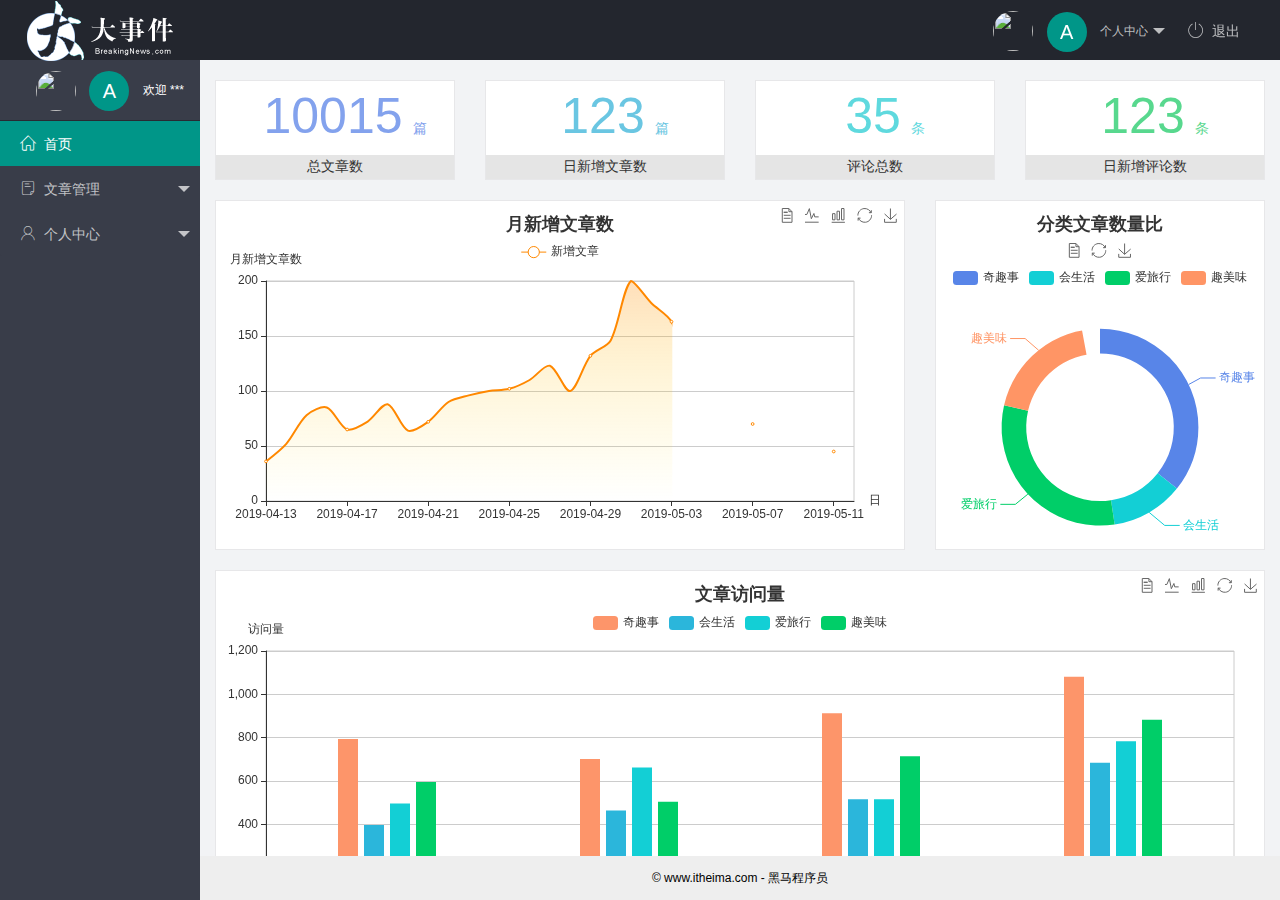
==== commit 9281ced3: "完成了登录注册功能" ====
--- a/index.html
+++ b/index.html
@@ -1,97 +1,89 @@
 <!DOCTYPE html>
 <html lang="en">
-  <head>
-    <meta charset="UTF-8" />
-    <meta name="viewport" content="width=device-width, initial-scale=1.0" />
+
+<head>
+    <meta charset="UTF-8">
+    <meta name="viewport" content="width=device-width, initial-scale=1.0">
     <title>后台主页</title>
-    <!-- 导入 layui 的样式表 -->
-    <link rel="stylesheet" href="/assets/lib/layui/css/layui.css" />
+    <link rel="stylesheet" href="assets/lib/layui/css/layui.css">
     <!-- 导入第三方图标库 -->
-    <link rel="stylesheet" href="/assets/fonts/iconfont.css" />
-    <!-- 导入自己的样式表 -->
-    <link rel="stylesheet" href="/assets/css/index.css" />
-  </head>
-  <body class="layui-layout-body">
+    <link rel="stylesheet" href="assets/fonts/iconfont.css">
+    <!-- 导入自己的样式 -->
+    <link rel="stylesheet" href="assets/css/index.css">
+</head>
+
+<body class="layui-layout-body">
     <div class="layui-layout layui-layout-admin">
-      <div class="layui-header">
-        <div class="layui-logo">
-          <img src="/assets/images/logo.png" alt="" />
+        <div class="layui-header">
+            <div class="layui-logo">
+                <img src="assets/images/logo.png" alt="">
+            </div>
+            <!-- 头部区域（可配合layui已有的水平导航） -->
+            <ul class="layui-nav layui-layout-right">
+                <li class="layui-nav-item">
+                    <a href="javascript:;" class="userinfo">
+                        <img src="http://t.cn/RCzsdCq" class="layui-nav-img">
+                        <span class="text-avatar">A</span>
+                        个人中心
+                    </a>
+                    <dl class="layui-nav-child">
+                        <dd><a href="">基本资料</a></dd>
+                        <dd><a href="">更换头像</a></dd>
+                        <dd><a href="">重置密码</a></dd>
+                    </dl>
+                </li>
+                <li class="layui-nav-item"><a href="javascript:;" id="btnLogout"><span class="iconfont">&#xe865;</span>退出</a></li>
+            </ul>
         </div>
-        <!-- 头部区域（可配合layui已有的水平导航） -->
-        <ul class="layui-nav layui-layout-right">
-          <li class="layui-nav-item">
-            <a href="javascript:;" class="userinfo">
-              <img src="http://t.cn/RCzsdCq" class="layui-nav-img" />
-              <span class="text-avatar">A</span>
-              个人中心
-            </a>
-            <dl class="layui-nav-child">
-              <dd><a href="">基本资料</a></dd>
-              <dd><a href="">更换头像</a></dd>
-              <dd><a href="">重置密码</a></dd>
-            </dl>
-          </li>
-          <li class="layui-nav-item">
-            <a href=""><span class="iconfont icon-tuichu"></span>退出</a>
-          </li>
-        </ul>
-      </div>
 
-      <div class="layui-side layui-bg-black">
-        <div class="layui-side-scroll">
-          <div class="userinfo">
-            <img src="http://t.cn/RCzsdCq" class="layui-nav-img" />
-            <span class="text-avatar">A</span>
-            <span id="welcome">欢迎 ***</span>
-          </div>
-          <!-- 左侧导航区域（可配合layui已有的垂直导航） -->
-          <ul class="layui-nav layui-nav-tree" lay-shrink="all">
-            <li class="layui-nav-item layui-this">
-              <a href="/home/dashboard.html" target="fm"><span class="iconfont icon-home"></span>首页</a>
-            </li>
-            <li class="layui-nav-item">
-              <a class="" href="javascript:;"><span class="iconfont icon-16"></span>文章管理</a>
-              <dl class="layui-nav-child">
-                <dd>
-                  <a href="javascript:;"><i class="layui-icon layui-icon-app"></i>文章类别</a>
-                </dd>
-                <dd>
-                  <a href="javascript:;"><i class="layui-icon layui-icon-app"></i>文章列表</a>
-                </dd>
-                <dd>
-                  <a href="javascript:;"><i class="layui-icon layui-icon-app"></i>发布文章</a>
-                </dd>
-              </dl>
-            </li>
-            <li class="layui-nav-item">
-              <a href="javascript:;"><span class="iconfont icon-user"></span>个人中心</a>
-              <dl class="layui-nav-child">
-                <dd>
-                  <a href="javascript:;"><i class="layui-icon layui-icon-app"></i>基本资料</a>
-                </dd>
-                <dd>
-                  <a href="javascript:;"><i class="layui-icon layui-icon-app"></i>更换头像</a>
-                </dd>
-                <dd>
-                  <a href="javascript:;"><i class="layui-icon layui-icon-app"></i>重置密码</a>
-                </dd>
-              </dl>
-            </li>
-          </ul>
+        <div class="layui-side layui-bg-black">
+            <div class="layui-side-scroll">
+                <div class="userinfo">
+                    <img src="http://t.cn/RCzsdCq" class="layui-nav-img">
+                    <span class="text-avatar">A</span>
+                    <span id="welcome">欢迎 ***</span>
+                </div>
+                <!-- 左侧导航区域（可配合layui已有的垂直导航） -->
+                <ul class="layui-nav layui-nav-tree" lay-shrink="all">
+                    <li class="layui-nav-item layui-this"><a href="home/dashboard.html" target="fm"><span class="iconfont">&#xe6a9;</span>首页</a></li>
+                    <li class="layui-nav-item">
+                        <a class="" href="javascript:;"><span class="iconfont">&#xe615;</span>文章管理</a>
+                        <dl class="layui-nav-child">
+                            <dd><a href="javascript:;"><i class="layui-icon layui-icon-app"></i>文章类别</a></dd>
+                            <dd><a href="javascript:;"><i class="layui-icon layui-icon-app"></i>文章列表</a></dd>
+                            <dd><a href="javascript:;"><i class="layui-icon layui-icon-app"></i>发布文章</a></dd>
+                        </dl>
+                    </li>
+                    <li class="layui-nav-item">
+                        <a href="javascript:;"><span class="iconfont">&#xe614;</span>个人中心</a>
+                        <dl class="layui-nav-child">
+                            <dd><a href="user/user.info.html" target="fm"><i class="layui-icon layui-icon-app"></i>基本资料</a></dd>
+                            <dd><a href="javascript:;"><i class="layui-icon layui-icon-app"></i>更换头像</a></dd>
+                            <dd><a href="javascript:;"><i class="layui-icon layui-icon-app"></i>重置密码</a></dd>
+                        </dl>
+                    </li>
+                </ul>
+            </div>
         </div>
-      </div>
 
-      <div class="layui-body">
-        <!-- 内容主体区域 -->
-        <iframe name="fm" src="/home/dashboard.html" frameborder="0"></iframe>
-      </div>
+        <div class="layui-body">
+            <!-- 内容主体区域 -->
+            <iframe name="fm" src="home/dashboard.html" frameborder="0"></iframe>
+        </div>
 
-      <div class="layui-footer">
-        <!-- 底部固定区域 -->
-        © www.itheima.com - 黑马程序员
-      </div>
+        <div class="layui-footer">
+            <!-- 底部固定区域 -->
+            © www.itheima.com - 黑马程序员
+        </div>
     </div>
-    <!-- 导入 layui 的JS文件 -->
-    <script src="/assets/lib/layui/layui.all.js"></script>
-  </body>
-</html>
+
+    <script src="assets/lib/layui/layui.all.js"></script>
+    <!-- 导入jQuery文件 -->
+    <script src="assets/lib/jquery.js"></script>
+    <!-- 导入封装的js文件 -->
+    <script src="assets/js/baseAPI.js"></script>
+    <!-- 导入自己的js文件 -->
+    <script src="assets/js/index.js"></script>
+</body>
+
+</html>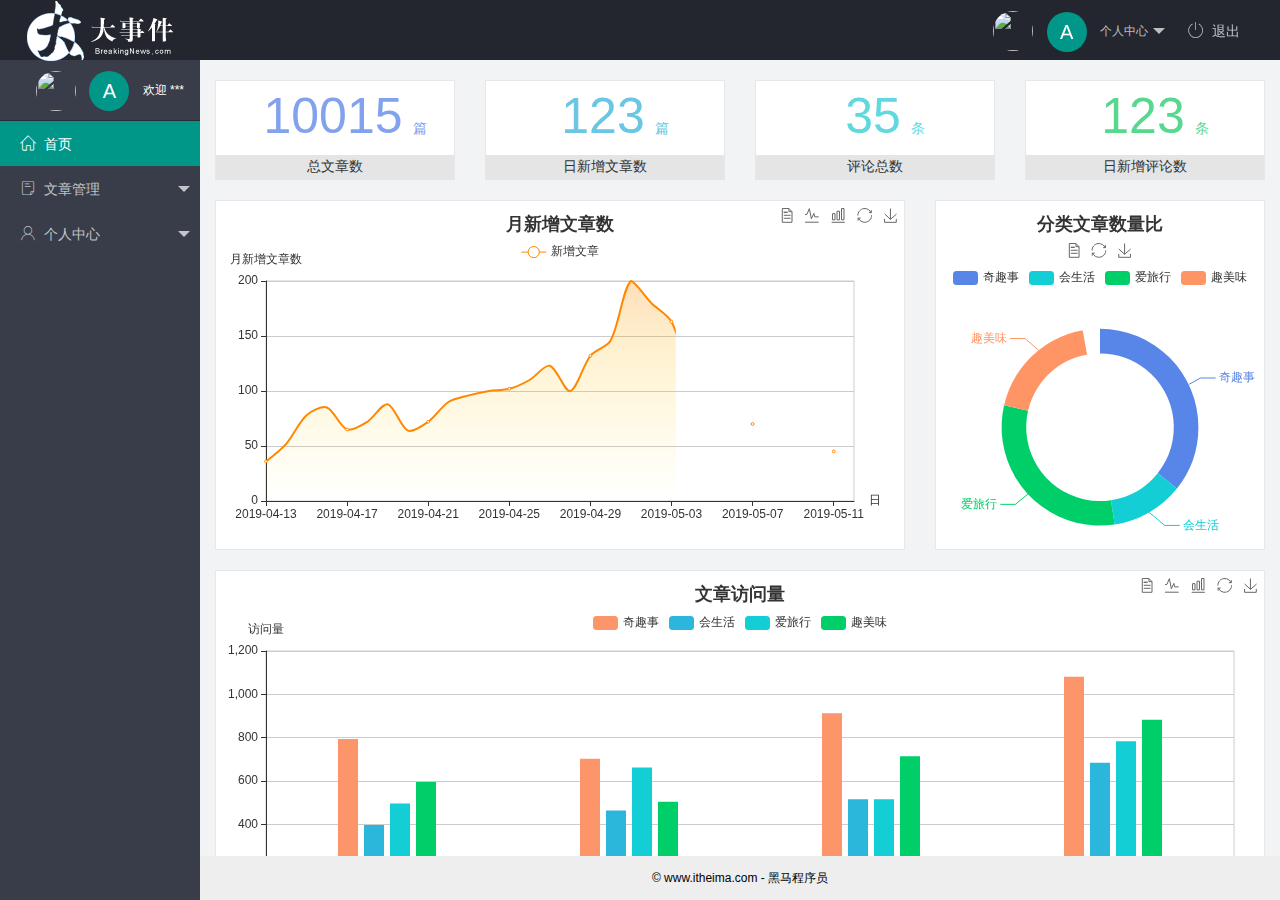
==== commit 405728e9: "提交" ====
--- a/index.html
+++ b/index.html
@@ -57,9 +57,9 @@
                     <li class="layui-nav-item">
                         <a href="javascript:;"><span class="iconfont">&#xe614;</span>个人中心</a>
                         <dl class="layui-nav-child">
-                            <dd><a href="user/user.info.html" target="fm"><i class="layui-icon layui-icon-app"></i>基本资料</a></dd>
-                            <dd><a href="javascript:;"><i class="layui-icon layui-icon-app"></i>更换头像</a></dd>
-                            <dd><a href="javascript:;"><i class="layui-icon layui-icon-app"></i>重置密码</a></dd>
+                            <dd><a href="user/user_info.html" target="fm"><i class="layui-icon layui-icon-app"></i>基本资料</a></dd>
+                            <dd><a href="user/user_avatar.html" target="fm"><i class="layui-icon layui-icon-app"></i>更换头像</a></dd>
+                            <dd><a href="user/user_pwd.html" target="fm"><i class="layui-icon layui-icon-app"></i>重置密码</a></dd>
                         </dl>
                     </li>
                 </ul>
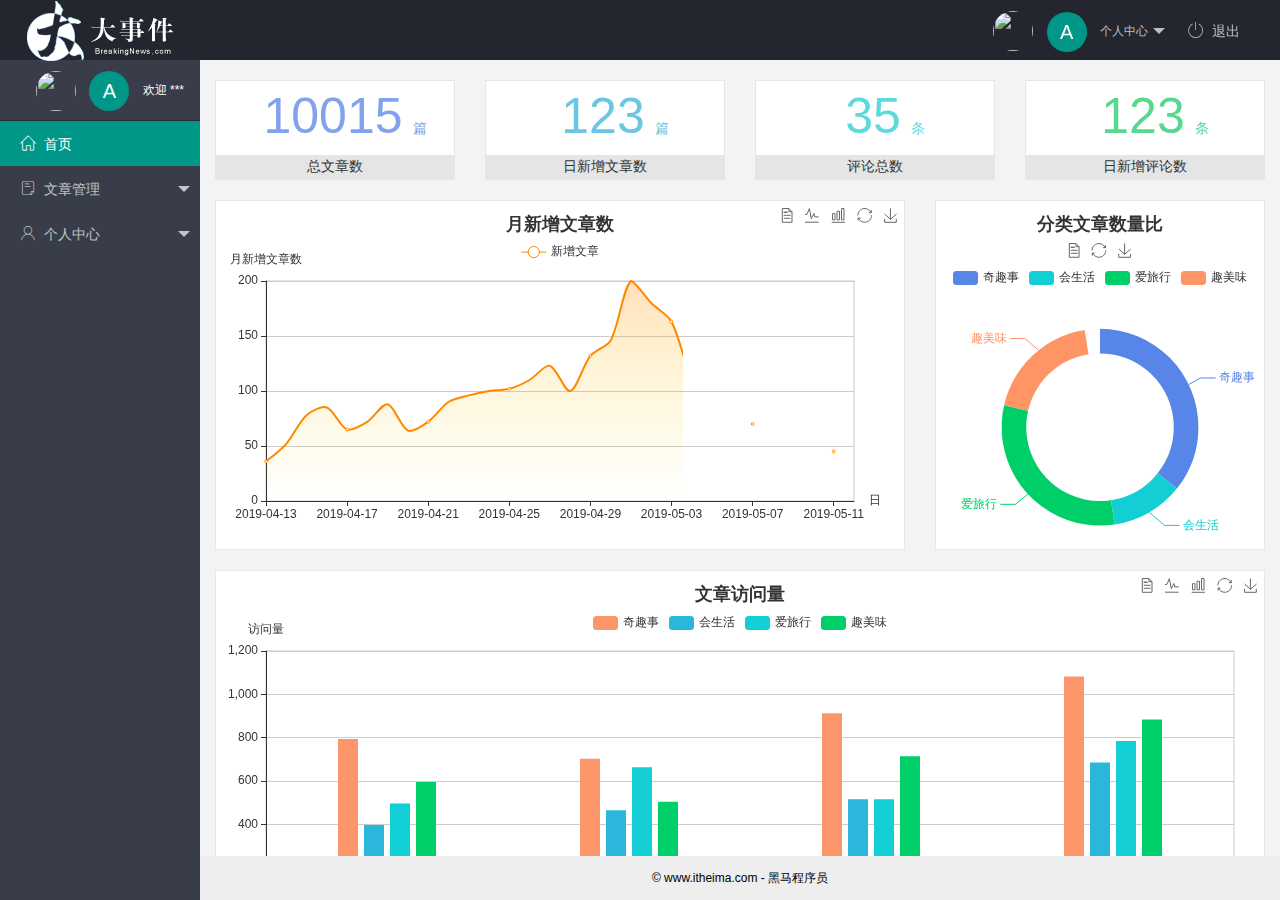
==== commit e5d1849e: "提交" ====
--- a/index.html
+++ b/index.html
@@ -27,9 +27,9 @@
                         个人中心
                     </a>
                     <dl class="layui-nav-child">
-                        <dd><a href="">基本资料</a></dd>
-                        <dd><a href="">更换头像</a></dd>
-                        <dd><a href="">重置密码</a></dd>
+                        <dd><a href="user/user_info.html" target="fm">基本资料</a></dd>
+                        <dd><a href="user/user_avatar.html" target="fm">更换头像</a></dd>
+                        <dd><a href="user/user_pwd.html" target="fm">重置密码</a></dd>
                     </dl>
                 </li>
                 <li class="layui-nav-item"><a href="javascript:;" id="btnLogout"><span class="iconfont">&#xe865;</span>退出</a></li>
@@ -49,9 +49,9 @@
                     <li class="layui-nav-item">
                         <a class="" href="javascript:;"><span class="iconfont">&#xe615;</span>文章管理</a>
                         <dl class="layui-nav-child">
-                            <dd><a href="javascript:;"><i class="layui-icon layui-icon-app"></i>文章类别</a></dd>
-                            <dd><a href="javascript:;"><i class="layui-icon layui-icon-app"></i>文章列表</a></dd>
-                            <dd><a href="javascript:;"><i class="layui-icon layui-icon-app"></i>发布文章</a></dd>
+                            <dd><a href="article/art_cate.html" target="fm"><i class="layui-icon layui-icon-app"></i>文章类别</a></dd>
+                            <dd><a href="article/art_list.html" target="fm"><i class="layui-icon layui-icon-app"></i>文章列表</a></dd>
+                            <dd><a href="article/art_pub.html" target="fm"><i class="layui-icon layui-icon-app"></i>发布文章</a></dd>
                         </dl>
                     </li>
                     <li class="layui-nav-item">
